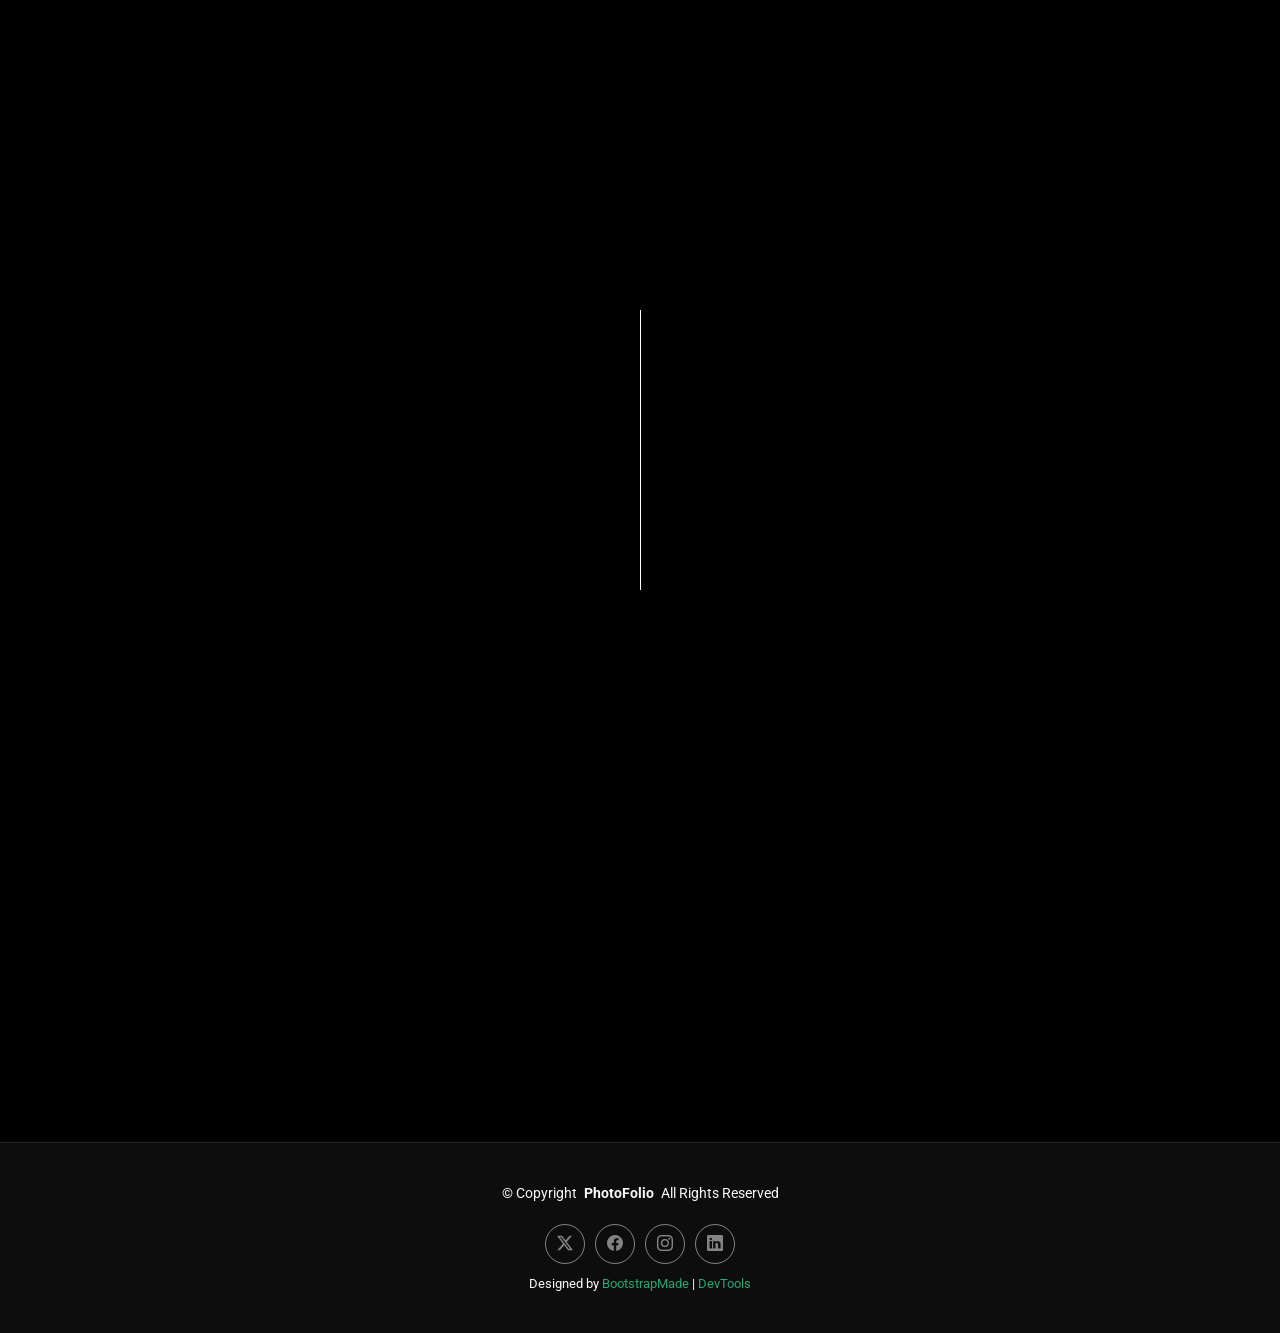
==== index.html @ f42f7e8d "Initial portfolio website" ====
<!DOCTYPE html>
<html lang="en">

<head>
  <meta charset="utf-8">
  <meta content="width=device-width, initial-scale=1.0" name="viewport">
  <title>Index - PhotoFolio Bootstrap Template</title>
  <meta name="description" content="">
  <meta name="keywords" content="">

  <!-- Favicons -->
  <link href="assets/img/favicon.png" rel="icon">
  <link href="assets/img/apple-touch-icon.png" rel="apple-touch-icon">

  <!-- Fonts -->
  <link href="https://fonts.googleapis.com" rel="preconnect">
  <link href="https://fonts.gstatic.com" rel="preconnect" crossorigin>
  <link href="https://fonts.googleapis.com/css2?family=Roboto:ital,wght@0,100;0,300;0,400;0,500;0,700;0,900;1,100;1,300;1,400;1,500;1,700;1,900&family=Inter:wght@100;200;300;400;500;600;700;800;900&family=Cardo:ital,wght@0,400;0,700;1,400;1,700&display=swap" rel="stylesheet">

  <!-- Vendor CSS Files -->
  <link href="assets/vendor/bootstrap/css/bootstrap.min.css" rel="stylesheet">
  <link href="assets/vendor/bootstrap-icons/bootstrap-icons.css" rel="stylesheet">
  <link href="assets/vendor/aos/aos.css" rel="stylesheet">
  <link href="assets/vendor/glightbox/css/glightbox.min.css" rel="stylesheet">
  <link href="assets/vendor/swiper/swiper-bundle.min.css" rel="stylesheet">

  <!-- Main CSS File -->
  <link href="assets/css/main.css" rel="stylesheet">

  <!-- =======================================================
  * Template Name: PhotoFolio
  * Template URL: https://bootstrapmade.com/photofolio-bootstrap-photography-website-template/
  * Updated: Aug 07 2024 with Bootstrap v5.3.3
  * Author: BootstrapMade.com
  * License: https://bootstrapmade.com/license/
  ======================================================== -->
</head>

<body class="index-page">

  <header id="header" class="header d-flex align-items-center sticky-top">
    <div class="container-fluid position-relative d-flex align-items-center justify-content-between">

      <a href="index.html" class="logo d-flex align-items-center me-auto me-xl-0">
        <!-- Uncomment the line below if you also wish to use an image logo -->
        <!-- <img src="assets/img/logo.png" alt=""> -->
        <i class="bi bi-camera"></i>
        <h1 class="sitename">PhotoFolio</h1>
      </a>

      <nav id="navmenu" class="navmenu">
        <ul>
          <li><a href="index.html" class="active">Home<br></a></li>
          <li><a href="about.html">About</a></li>
          <li class="dropdown"><a href="gallery.html"><span>Gallery</span> <i class="bi bi-chevron-down toggle-dropdown"></i></a>
            <ul>
              <li><a href="gallery.html">Nature</a></li>
              <li><a href="gallery.html">People</a></li>
              <li><a href="gallery.html">Architecture</a></li>
              <li><a href="gallery.html">Animals</a></li>
              <li><a href="gallery.html">Sports</a></li>
              <li><a href="gallery.html">Travel</a></li>
              <li class="dropdown"><a href="#"><span>Deep Dropdown</span> <i class="bi bi-chevron-down toggle-dropdown"></i></a>
                <ul>
                  <li><a href="#">Deep Dropdown 1</a></li>
                  <li><a href="#">Deep Dropdown 2</a></li>
                  <li><a href="#">Deep Dropdown 3</a></li>
                  <li><a href="#">Deep Dropdown 4</a></li>
                  <li><a href="#">Deep Dropdown 5</a></li>
                </ul>
              </li>
            </ul>
          </li>
          <li><a href="services.html">Services</a></li>
          <li><a href="contact.html">Contact</a></li>
        </ul>
        <i class="mobile-nav-toggle d-xl-none bi bi-list"></i>
      </nav>

      <div class="header-social-links">
        <a href="#" class="twitter"><i class="bi bi-twitter-x"></i></a>
        <a href="#" class="facebook"><i class="bi bi-facebook"></i></a>
        <a href="#" class="instagram"><i class="bi bi-instagram"></i></a>
        <a href="#" class="linkedin"><i class="bi bi-linkedin"></i></a>
      </div>

    </div>
  </header>

  <main class="main">

    <!-- Hero Section -->
    <section id="hero" class="hero section">

      <div class="container">
        <div class="row justify-content-center">
          <div class="col-lg-6 text-center" data-aos="fade-up" data-aos-delay="100">
            <h2><span>I'm </span><span class="underlight">Jenny Wilson</span> a Professional<span> Photographer from New York City</span></h2>
            <p>Blanditiis praesentium aliquam illum tempore incidunt debitis dolorem magni est deserunt sed qui libero. Qui voluptas amet.</p>
            <a href="contact.html" class="btn-get-started">Available for Hire<br></a>
          </div>
        </div>
      </div>

    </section><!-- /Hero Section -->

    <!-- Gallery Section -->
    <section id="gallery" class="gallery section">

      <div class="container-fluid" data-aos="fade-up" data-aos-delay="100">

        <div class="row gy-4 justify-content-center">

          <div class="col-xl-3 col-lg-4 col-md-6">
            <div class="gallery-item h-100">
              <img src="assets/img/gallery/gallery-1.jpg" class="img-fluid" alt="">
              <div class="gallery-links d-flex align-items-center justify-content-center">
                <a href="assets/img/gallery/gallery-1.jpg" title="Gallery 1" class="glightbox preview-link"><i class="bi bi-arrows-angle-expand"></i></a>
                <a href="gallery-single.html" class="details-link"><i class="bi bi-link-45deg"></i></a>
              </div>
            </div>
          </div><!-- End Gallery Item -->

          <div class="col-xl-3 col-lg-4 col-md-6">
            <div class="gallery-item h-100">
              <img src="assets/img/gallery/gallery-2.jpg" class="img-fluid" alt="">
              <div class="gallery-links d-flex align-items-center justify-content-center">
                <a href="assets/img/gallery/gallery-2.jpg" title="Gallery 2" class="glightbox preview-link"><i class="bi bi-arrows-angle-expand"></i></a>
                <a href="gallery-single.html" class="details-link"><i class="bi bi-link-45deg"></i></a>
              </div>
            </div>
          </div><!-- End Gallery Item -->

          <div class="col-xl-3 col-lg-4 col-md-6">
            <div class="gallery-item h-100">
              <img src="assets/img/gallery/gallery-3.jpg" class="img-fluid" alt="">
              <div class="gallery-links d-flex align-items-center justify-content-center">
                <a href="assets/img/gallery/gallery-3.jpg" title="Gallery 3" class="glightbox preview-link"><i class="bi bi-arrows-angle-expand"></i></a>
                <a href="gallery-single.html" class="details-link"><i class="bi bi-link-45deg"></i></a>
              </div>
            </div>
          </div><!-- End Gallery Item -->

          <div class="col-xl-3 col-lg-4 col-md-6">
            <div class="gallery-item h-100">
              <img src="assets/img/gallery/gallery-4.jpg" class="img-fluid" alt="">
              <div class="gallery-links d-flex align-items-center justify-content-center">
                <a href="assets/img/gallery/gallery-4.jpg" title="Gallery 4" class="glightbox preview-link"><i class="bi bi-arrows-angle-expand"></i></a>
                <a href="gallery-single.html" class="details-link"><i class="bi bi-link-45deg"></i></a>
              </div>
            </div>
          </div><!-- End Gallery Item -->

          <div class="col-xl-3 col-lg-4 col-md-6">
            <div class="gallery-item h-100">
              <img src="assets/img/gallery/gallery-5.jpg" class="img-fluid" alt="">
              <div class="gallery-links d-flex align-items-center justify-content-center">
                <a href="assets/img/gallery/gallery-5.jpg" title="Gallery 5" class="glightbox preview-link"><i class="bi bi-arrows-angle-expand"></i></a>
                <a href="gallery-single.html" class="details-link"><i class="bi bi-link-45deg"></i></a>
              </div>
            </div>
          </div><!-- End Gallery Item -->

          <div class="col-xl-3 col-lg-4 col-md-6">
            <div class="gallery-item h-100">
              <img src="assets/img/gallery/gallery-6.jpg" class="img-fluid" alt="">
              <div class="gallery-links d-flex align-items-center justify-content-center">
                <a href="assets/img/gallery/gallery-6.jpg" title="Gallery 6" class="glightbox preview-link"><i class="bi bi-arrows-angle-expand"></i></a>
                <a href="gallery-single.html" class="details-link"><i class="bi bi-link-45deg"></i></a>
              </div>
            </div>
          </div><!-- End Gallery Item -->

          <div class="col-xl-3 col-lg-4 col-md-6">
            <div class="gallery-item h-100">
              <img src="assets/img/gallery/gallery-7.jpg" class="img-fluid" alt="">
              <div class="gallery-links d-flex align-items-center justify-content-center">
                <a href="assets/img/gallery/gallery-7.jpg" title="Gallery 7" class="glightbox preview-link"><i class="bi bi-arrows-angle-expand"></i></a>
                <a href="gallery-single.html" class="details-link"><i class="bi bi-link-45deg"></i></a>
              </div>
            </div>
          </div><!-- End Gallery Item -->

          <div class="col-xl-3 col-lg-4 col-md-6">
            <div class="gallery-item h-100">
              <img src="assets/img/gallery/gallery-8-2.jpg" class="img-fluid" alt="">
              <div class="gallery-links d-flex align-items-center justify-content-center">
                <a href="assets/img/gallery/gallery-8-2.jpg" title="Gallery 8" class="glightbox preview-link"><i class="bi bi-arrows-angle-expand"></i></a>
                <a href="gallery-single.html" class="details-link"><i class="bi bi-link-45deg"></i></a>
              </div>
            </div>
          </div><!-- End Gallery Item -->

        </div>

      </div>

    </section><!-- /Gallery Section -->

  </main>

  <footer id="footer" class="footer">

    <div class="container">
      <div class="copyright text-center ">
        <p>© <span>Copyright</span> <strong class="px-1 sitename">PhotoFolio</strong> <span>All Rights Reserved</span></p>
      </div>
      <div class="social-links d-flex justify-content-center">
        <a href=""><i class="bi bi-twitter-x"></i></a>
        <a href=""><i class="bi bi-facebook"></i></a>
        <a href=""><i class="bi bi-instagram"></i></a>
        <a href=""><i class="bi bi-linkedin"></i></a>
      </div>
      <div class="credits">
        <!-- All the links in the footer should remain intact. -->
        <!-- You can delete the links only if you've purchased the pro version. -->
        <!-- Licensing information: https://bootstrapmade.com/license/ -->
        <!-- Purchase the pro version with working PHP/AJAX contact form: [buy-url] -->
        Designed by <a href="https://bootstrapmade.com/">BootstrapMade</a> | <a href="https://bootstrapmade.com/tools/">DevTools</a>
      </div>
    </div>

  </footer>

  <!-- Scroll Top -->
  <a href="#" id="scroll-top" class="scroll-top d-flex align-items-center justify-content-center"><i class="bi bi-arrow-up-short"></i></a>

  <!-- Preloader -->
  <div id="preloader">
    <div class="line"></div>
  </div>

  <!-- Vendor JS Files -->
  <script src="assets/vendor/bootstrap/js/bootstrap.bundle.min.js"></script>
  <script src="assets/vendor/php-email-form/validate.js"></script>
  <script src="assets/vendor/aos/aos.js"></script>
  <script src="assets/vendor/glightbox/js/glightbox.min.js"></script>
  <script src="assets/vendor/swiper/swiper-bundle.min.js"></script>

  <!-- Main JS File -->
  <script src="assets/js/main.js"></script>

</body>

</html>
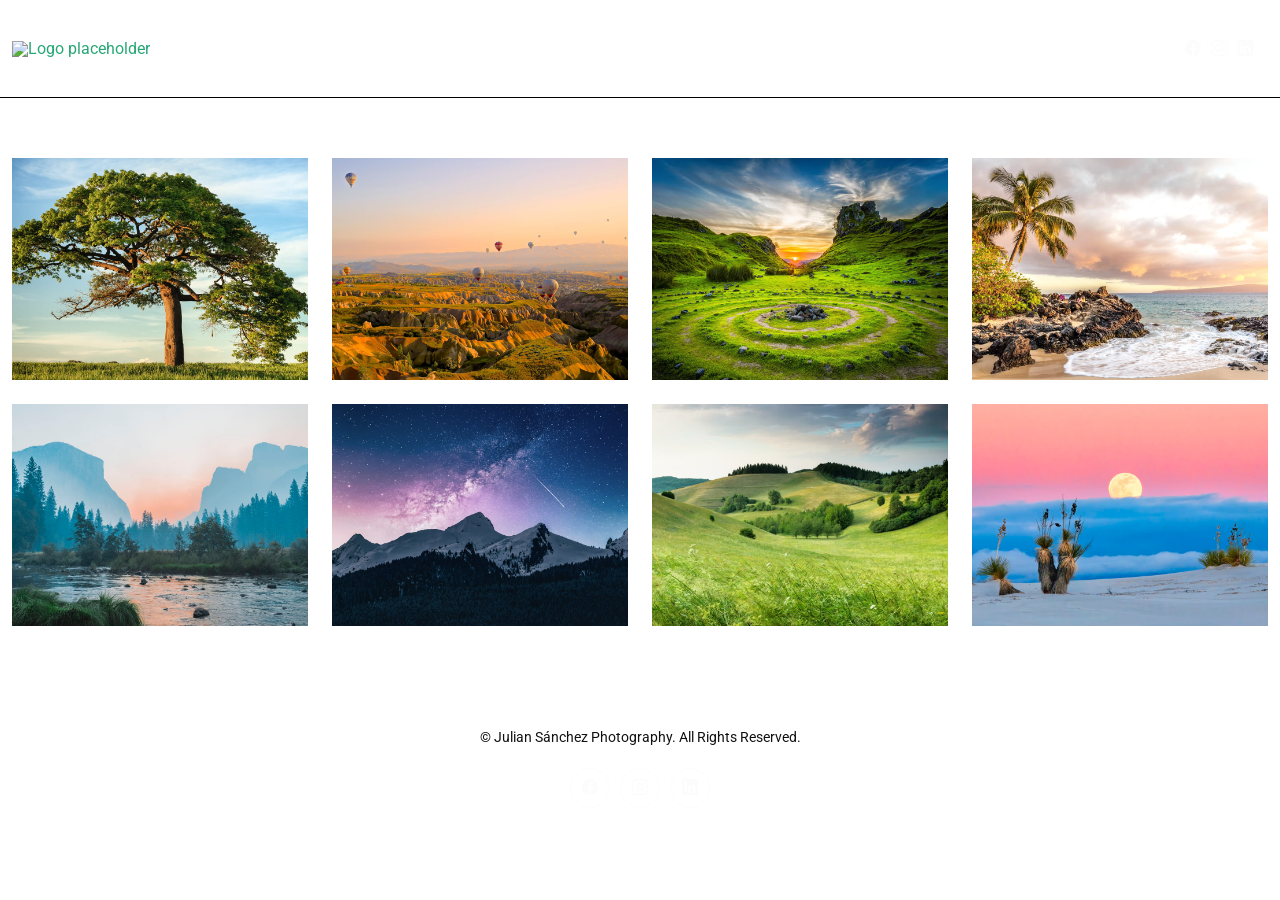
==== commit 03c32ccf: "Clean portfolio layout and branding" ====
--- a/index.html
+++ b/index.html
@@ -4,7 +4,7 @@
 <head>
   <meta charset="utf-8">
   <meta content="width=device-width, initial-scale=1.0" name="viewport">
-  <title>Index - PhotoFolio Bootstrap Template</title>
+  <title>Julian Sánchez Photography</title>
   <meta name="description" content="">
   <meta name="keywords" content="">
 
@@ -27,13 +27,64 @@
   <!-- Main CSS File -->
   <link href="assets/css/main.css" rel="stylesheet">
 
-  <!-- =======================================================
-  * Template Name: PhotoFolio
-  * Template URL: https://bootstrapmade.com/photofolio-bootstrap-photography-website-template/
-  * Updated: Aug 07 2024 with Bootstrap v5.3.3
-  * Author: BootstrapMade.com
-  * License: https://bootstrapmade.com/license/
-  ======================================================== -->
+  <style>
+    body, main, .section, .header, .footer {
+      background: #fff !important;
+      color: #111 !important;
+    }
+    .gallery .gallery-item,
+    .gallery .gallery-item img,
+    .glightbox-container img,
+    .gslide-image img {
+      border-radius: 0 !important;
+      overflow: visible !important;
+    }
+    .gallery .gallery-item {
+      position: relative;
+      overflow: visible !important;
+      padding: 0;
+      margin: 0;
+    }
+    .gallery .gallery-item img {
+      display: block;
+      width: 100% !important;
+      height: auto !important;
+      object-fit: contain !important;
+    }
+    .gallery .gallery-links {
+      position: absolute;
+      inset: 0;
+      display: flex;
+      align-items: center;
+      justify-content: center;
+      background: transparent;
+      pointer-events: none;
+    }
+    .gallery .gallery-links .preview-link {
+      position: absolute;
+      inset: 0;
+      display: block;
+      opacity: 0;
+      pointer-events: auto;
+      z-index: 3;
+    }
+    .gallery .gallery-links .details-link {
+      display: none !important;
+    }
+    .goverlay {
+      background: rgba(0, 0, 0, 0.18) !important;
+    }
+    [data-aos] {
+      opacity: 1 !important;
+      transform: none !important;
+      transition: none !important;
+    }
+    #preloader {
+      display: none !important;
+    }
+  </style>
+
+  <!-- Minimal photography portfolio layout -->
 </head>
 
 <body class="index-page">
@@ -41,44 +92,22 @@
   <header id="header" class="header d-flex align-items-center sticky-top">
     <div class="container-fluid position-relative d-flex align-items-center justify-content-between">
 
-      <a href="index.html" class="logo d-flex align-items-center me-auto me-xl-0">
-        <!-- Uncomment the line below if you also wish to use an image logo -->
-        <!-- <img src="assets/img/logo.png" alt=""> -->
-        <i class="bi bi-camera"></i>
-        <h1 class="sitename">PhotoFolio</h1>
+      <a href="index.html" class="logo d-flex align-items-center me-auto me-xl-0" aria-label="Home">
+        <img src="assets/img/logo.png" alt="Logo placeholder">
       </a>
 
-      <nav id="navmenu" class="navmenu">
+      <nav id="navmenu" class="navmenu ms-auto">
         <ul>
-          <li><a href="index.html" class="active">Home<br></a></li>
-          <li><a href="about.html">About</a></li>
-          <li class="dropdown"><a href="gallery.html"><span>Gallery</span> <i class="bi bi-chevron-down toggle-dropdown"></i></a>
-            <ul>
-              <li><a href="gallery.html">Nature</a></li>
-              <li><a href="gallery.html">People</a></li>
-              <li><a href="gallery.html">Architecture</a></li>
-              <li><a href="gallery.html">Animals</a></li>
-              <li><a href="gallery.html">Sports</a></li>
-              <li><a href="gallery.html">Travel</a></li>
-              <li class="dropdown"><a href="#"><span>Deep Dropdown</span> <i class="bi bi-chevron-down toggle-dropdown"></i></a>
-                <ul>
-                  <li><a href="#">Deep Dropdown 1</a></li>
-                  <li><a href="#">Deep Dropdown 2</a></li>
-                  <li><a href="#">Deep Dropdown 3</a></li>
-                  <li><a href="#">Deep Dropdown 4</a></li>
-                  <li><a href="#">Deep Dropdown 5</a></li>
-                </ul>
-              </li>
-            </ul>
-          </li>
-          <li><a href="services.html">Services</a></li>
-          <li><a href="contact.html">Contact</a></li>
+          <li><a href="index.html" class="active">DOCUMENTARY</a></li>
+          <li><a href="#gallery">PORTRAITS</a></li>
+          <li><a href="#gallery">PRODUCTS</a></li>
+          <li><a href="#gallery">ARCHITECTURE</a></li>
+          <li><a href="contact.html">CONTACT</a></li>
         </ul>
         <i class="mobile-nav-toggle d-xl-none bi bi-list"></i>
       </nav>
 
       <div class="header-social-links">
-        <a href="#" class="twitter"><i class="bi bi-twitter-x"></i></a>
         <a href="#" class="facebook"><i class="bi bi-facebook"></i></a>
         <a href="#" class="instagram"><i class="bi bi-instagram"></i></a>
         <a href="#" class="linkedin"><i class="bi bi-linkedin"></i></a>
@@ -89,21 +118,6 @@
 
   <main class="main">
 
-    <!-- Hero Section -->
-    <section id="hero" class="hero section">
-
-      <div class="container">
-        <div class="row justify-content-center">
-          <div class="col-lg-6 text-center" data-aos="fade-up" data-aos-delay="100">
-            <h2><span>I'm </span><span class="underlight">Jenny Wilson</span> a Professional<span> Photographer from New York City</span></h2>
-            <p>Blanditiis praesentium aliquam illum tempore incidunt debitis dolorem magni est deserunt sed qui libero. Qui voluptas amet.</p>
-            <a href="contact.html" class="btn-get-started">Available for Hire<br></a>
-          </div>
-        </div>
-      </div>
-
-    </section><!-- /Hero Section -->
-
     <!-- Gallery Section -->
     <section id="gallery" class="gallery section">
 
@@ -202,33 +216,20 @@
   <footer id="footer" class="footer">
 
     <div class="container">
-      <div class="copyright text-center ">
-        <p>© <span>Copyright</span> <strong class="px-1 sitename">PhotoFolio</strong> <span>All Rights Reserved</span></p>
+      <div class="copyright text-center">
+        <p>© Julian Sánchez Photography. All Rights Reserved.</p>
       </div>
       <div class="social-links d-flex justify-content-center">
-        <a href=""><i class="bi bi-twitter-x"></i></a>
         <a href=""><i class="bi bi-facebook"></i></a>
         <a href=""><i class="bi bi-instagram"></i></a>
         <a href=""><i class="bi bi-linkedin"></i></a>
       </div>
-      <div class="credits">
-        <!-- All the links in the footer should remain intact. -->
-        <!-- You can delete the links only if you've purchased the pro version. -->
-        <!-- Licensing information: https://bootstrapmade.com/license/ -->
-        <!-- Purchase the pro version with working PHP/AJAX contact form: [buy-url] -->
-        Designed by <a href="https://bootstrapmade.com/">BootstrapMade</a> | <a href="https://bootstrapmade.com/tools/">DevTools</a>
-      </div>
     </div>
 
   </footer>
 
   <!-- Scroll Top -->
   <a href="#" id="scroll-top" class="scroll-top d-flex align-items-center justify-content-center"><i class="bi bi-arrow-up-short"></i></a>
-
-  <!-- Preloader -->
-  <div id="preloader">
-    <div class="line"></div>
-  </div>
 
   <!-- Vendor JS Files -->
   <script src="assets/vendor/bootstrap/js/bootstrap.bundle.min.js"></script>
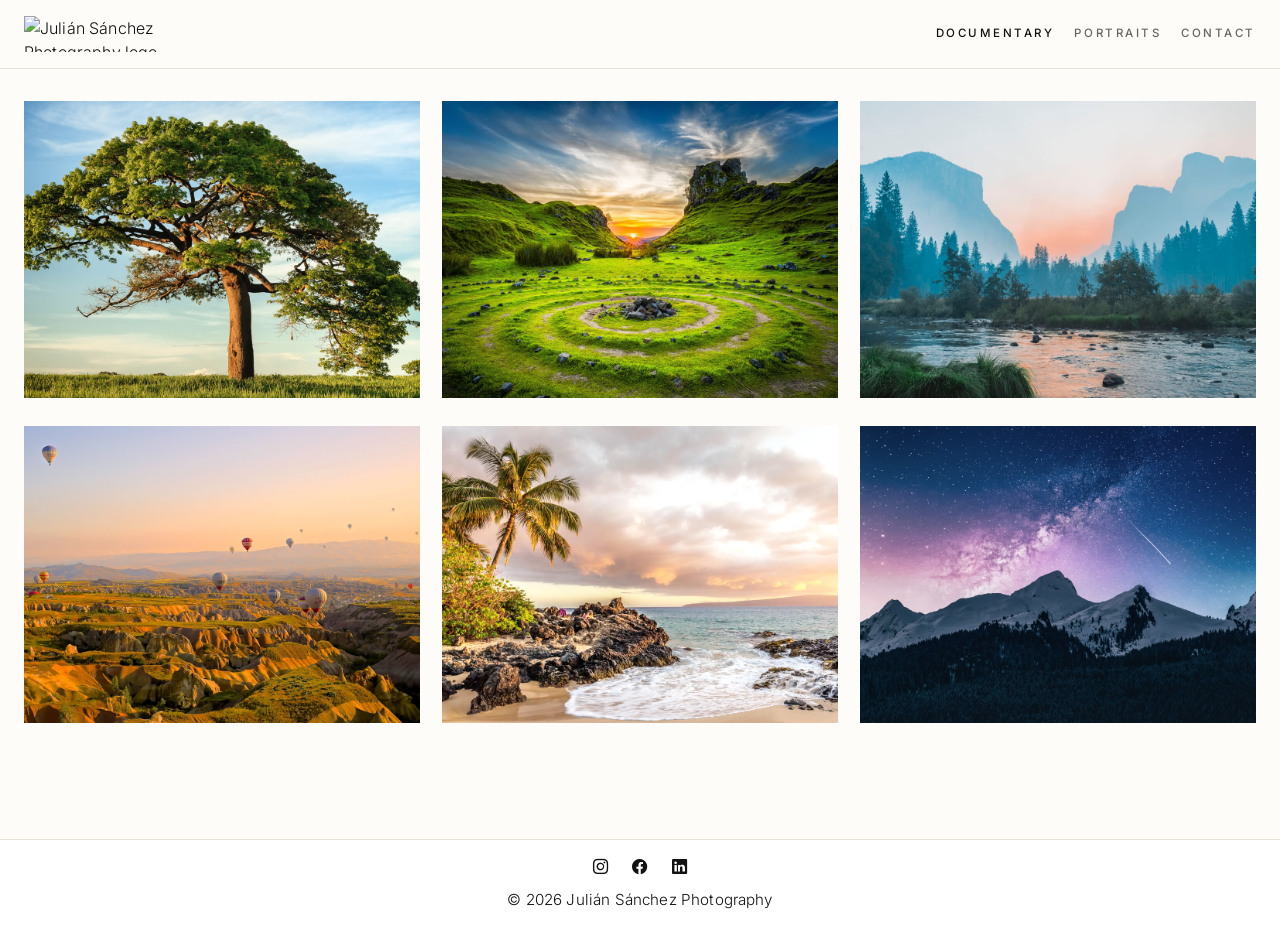
==== commit f1d2a3bf: "Refine responsive navigation and cleanup" ====
--- a/index.html
+++ b/index.html
@@ -1,246 +1,54 @@
 <!DOCTYPE html>
 <html lang="en">
-
 <head>
   <meta charset="utf-8">
-  <meta content="width=device-width, initial-scale=1.0" name="viewport">
-  <title>Julian Sánchez Photography</title>
-  <meta name="description" content="">
-  <meta name="keywords" content="">
-
-  <!-- Favicons -->
-  <link href="assets/img/favicon.png" rel="icon">
-  <link href="assets/img/apple-touch-icon.png" rel="apple-touch-icon">
-
-  <!-- Fonts -->
-  <link href="https://fonts.googleapis.com" rel="preconnect">
-  <link href="https://fonts.gstatic.com" rel="preconnect" crossorigin>
-  <link href="https://fonts.googleapis.com/css2?family=Roboto:ital,wght@0,100;0,300;0,400;0,500;0,700;0,900;1,100;1,300;1,400;1,500;1,700;1,900&family=Inter:wght@100;200;300;400;500;600;700;800;900&family=Cardo:ital,wght@0,400;0,700;1,400;1,700&display=swap" rel="stylesheet">
-
-  <!-- Vendor CSS Files -->
+  <meta name="viewport" content="width=device-width, initial-scale=1.0">
+  <meta name="theme-color" content="#ffffff">
+  <title>Julián Sánchez Photography</title>
+  <meta name="description" content="Documentary, portrait, product and architectural photography by Julián Sánchez.">
+  <link rel="icon" href="assets/img/favicon.png">
+  <link rel="apple-touch-icon" href="assets/img/apple-touch-icon.png">
+  <link rel="preconnect" href="https://fonts.googleapis.com">
+  <link rel="preconnect" href="https://fonts.gstatic.com" crossorigin>
+  <link href="https://fonts.googleapis.com/css2?family=Inter:wght@300;400;500;600&display=swap" rel="stylesheet">
   <link href="assets/vendor/bootstrap/css/bootstrap.min.css" rel="stylesheet">
   <link href="assets/vendor/bootstrap-icons/bootstrap-icons.css" rel="stylesheet">
-  <link href="assets/vendor/aos/aos.css" rel="stylesheet">
   <link href="assets/vendor/glightbox/css/glightbox.min.css" rel="stylesheet">
-  <link href="assets/vendor/swiper/swiper-bundle.min.css" rel="stylesheet">
+  <link href="assets/css/main.css" rel="stylesheet">
+</head>
+<body class="documentary-page" data-page="documentary">
+  <div id="site-header"></div>
 
-  <!-- Main CSS File -->
-  <link href="assets/css/main.css" rel="stylesheet">
-
-  <style>
-    body, main, .section, .header, .footer {
-      background: #fff !important;
-      color: #111 !important;
-    }
-    .gallery .gallery-item,
-    .gallery .gallery-item img,
-    .glightbox-container img,
-    .gslide-image img {
-      border-radius: 0 !important;
-      overflow: visible !important;
-    }
-    .gallery .gallery-item {
-      position: relative;
-      overflow: visible !important;
-      padding: 0;
-      margin: 0;
-    }
-    .gallery .gallery-item img {
-      display: block;
-      width: 100% !important;
-      height: auto !important;
-      object-fit: contain !important;
-    }
-    .gallery .gallery-links {
-      position: absolute;
-      inset: 0;
-      display: flex;
-      align-items: center;
-      justify-content: center;
-      background: transparent;
-      pointer-events: none;
-    }
-    .gallery .gallery-links .preview-link {
-      position: absolute;
-      inset: 0;
-      display: block;
-      opacity: 0;
-      pointer-events: auto;
-      z-index: 3;
-    }
-    .gallery .gallery-links .details-link {
-      display: none !important;
-    }
-    .goverlay {
-      background: rgba(0, 0, 0, 0.18) !important;
-    }
-    [data-aos] {
-      opacity: 1 !important;
-      transform: none !important;
-      transition: none !important;
-    }
-    #preloader {
-      display: none !important;
-    }
-  </style>
-
-  <!-- Minimal photography portfolio layout -->
-</head>
-
-<body class="index-page">
-
-  <header id="header" class="header d-flex align-items-center sticky-top">
-    <div class="container-fluid position-relative d-flex align-items-center justify-content-between">
-
-      <a href="index.html" class="logo d-flex align-items-center me-auto me-xl-0" aria-label="Home">
-        <img src="assets/img/logo.png" alt="Logo placeholder">
-      </a>
-
-      <nav id="navmenu" class="navmenu ms-auto">
-        <ul>
-          <li><a href="index.html" class="active">DOCUMENTARY</a></li>
-          <li><a href="#gallery">PORTRAITS</a></li>
-          <li><a href="#gallery">PRODUCTS</a></li>
-          <li><a href="#gallery">ARCHITECTURE</a></li>
-          <li><a href="contact.html">CONTACT</a></li>
-        </ul>
-        <i class="mobile-nav-toggle d-xl-none bi bi-list"></i>
-      </nav>
-
-      <div class="header-social-links">
-        <a href="#" class="facebook"><i class="bi bi-facebook"></i></a>
-        <a href="#" class="instagram"><i class="bi bi-instagram"></i></a>
-        <a href="#" class="linkedin"><i class="bi bi-linkedin"></i></a>
+  <main class="page-content">
+    <section class="gallery-section">
+      <div class="gallery-shell">
+        <div class="gallery-grid">
+          <a href="assets/img/documentary/gallery-1.jpg" class="gallery-item glightbox" data-gallery="documentary">
+            <img src="assets/img/documentary/gallery-1.jpg" alt="Documentary photograph by Julián Sánchez">
+          </a>
+          <a href="assets/img/documentary/gallery-2.jpg" class="gallery-item glightbox" data-gallery="documentary">
+            <img src="assets/img/documentary/gallery-2.jpg" alt="Documentary photograph by Julián Sánchez">
+          </a>
+          <a href="assets/img/documentary/gallery-3.jpg" class="gallery-item glightbox" data-gallery="documentary">
+            <img src="assets/img/documentary/gallery-3.jpg" alt="Documentary photograph by Julián Sánchez">
+          </a>
+          <a href="assets/img/documentary/gallery-4.jpg" class="gallery-item glightbox" data-gallery="documentary">
+            <img src="assets/img/documentary/gallery-4.jpg" alt="Documentary photograph by Julián Sánchez">
+          </a>
+          <a href="assets/img/documentary/gallery-5.jpg" class="gallery-item glightbox" data-gallery="documentary">
+            <img src="assets/img/documentary/gallery-5.jpg" alt="Documentary photograph by Julián Sánchez">
+          </a>
+          <a href="assets/img/documentary/gallery-6.jpg" class="gallery-item glightbox" data-gallery="documentary">
+            <img src="assets/img/documentary/gallery-6.jpg" alt="Documentary photograph by Julián Sánchez">
+          </a>
+        </div>
       </div>
-
-    </div>
-  </header>
-
-  <main class="main">
-
-    <!-- Gallery Section -->
-    <section id="gallery" class="gallery section">
-
-      <div class="container-fluid" data-aos="fade-up" data-aos-delay="100">
-
-        <div class="row gy-4 justify-content-center">
-
-          <div class="col-xl-3 col-lg-4 col-md-6">
-            <div class="gallery-item h-100">
-              <img src="assets/img/gallery/gallery-1.jpg" class="img-fluid" alt="">
-              <div class="gallery-links d-flex align-items-center justify-content-center">
-                <a href="assets/img/gallery/gallery-1.jpg" title="Gallery 1" class="glightbox preview-link"><i class="bi bi-arrows-angle-expand"></i></a>
-                <a href="gallery-single.html" class="details-link"><i class="bi bi-link-45deg"></i></a>
-              </div>
-            </div>
-          </div><!-- End Gallery Item -->
-
-          <div class="col-xl-3 col-lg-4 col-md-6">
-            <div class="gallery-item h-100">
-              <img src="assets/img/gallery/gallery-2.jpg" class="img-fluid" alt="">
-              <div class="gallery-links d-flex align-items-center justify-content-center">
-                <a href="assets/img/gallery/gallery-2.jpg" title="Gallery 2" class="glightbox preview-link"><i class="bi bi-arrows-angle-expand"></i></a>
-                <a href="gallery-single.html" class="details-link"><i class="bi bi-link-45deg"></i></a>
-              </div>
-            </div>
-          </div><!-- End Gallery Item -->
-
-          <div class="col-xl-3 col-lg-4 col-md-6">
-            <div class="gallery-item h-100">
-              <img src="assets/img/gallery/gallery-3.jpg" class="img-fluid" alt="">
-              <div class="gallery-links d-flex align-items-center justify-content-center">
-                <a href="assets/img/gallery/gallery-3.jpg" title="Gallery 3" class="glightbox preview-link"><i class="bi bi-arrows-angle-expand"></i></a>
-                <a href="gallery-single.html" class="details-link"><i class="bi bi-link-45deg"></i></a>
-              </div>
-            </div>
-          </div><!-- End Gallery Item -->
-
-          <div class="col-xl-3 col-lg-4 col-md-6">
-            <div class="gallery-item h-100">
-              <img src="assets/img/gallery/gallery-4.jpg" class="img-fluid" alt="">
-              <div class="gallery-links d-flex align-items-center justify-content-center">
-                <a href="assets/img/gallery/gallery-4.jpg" title="Gallery 4" class="glightbox preview-link"><i class="bi bi-arrows-angle-expand"></i></a>
-                <a href="gallery-single.html" class="details-link"><i class="bi bi-link-45deg"></i></a>
-              </div>
-            </div>
-          </div><!-- End Gallery Item -->
-
-          <div class="col-xl-3 col-lg-4 col-md-6">
-            <div class="gallery-item h-100">
-              <img src="assets/img/gallery/gallery-5.jpg" class="img-fluid" alt="">
-              <div class="gallery-links d-flex align-items-center justify-content-center">
-                <a href="assets/img/gallery/gallery-5.jpg" title="Gallery 5" class="glightbox preview-link"><i class="bi bi-arrows-angle-expand"></i></a>
-                <a href="gallery-single.html" class="details-link"><i class="bi bi-link-45deg"></i></a>
-              </div>
-            </div>
-          </div><!-- End Gallery Item -->
-
-          <div class="col-xl-3 col-lg-4 col-md-6">
-            <div class="gallery-item h-100">
-              <img src="assets/img/gallery/gallery-6.jpg" class="img-fluid" alt="">
-              <div class="gallery-links d-flex align-items-center justify-content-center">
-                <a href="assets/img/gallery/gallery-6.jpg" title="Gallery 6" class="glightbox preview-link"><i class="bi bi-arrows-angle-expand"></i></a>
-                <a href="gallery-single.html" class="details-link"><i class="bi bi-link-45deg"></i></a>
-              </div>
-            </div>
-          </div><!-- End Gallery Item -->
-
-          <div class="col-xl-3 col-lg-4 col-md-6">
-            <div class="gallery-item h-100">
-              <img src="assets/img/gallery/gallery-7.jpg" class="img-fluid" alt="">
-              <div class="gallery-links d-flex align-items-center justify-content-center">
-                <a href="assets/img/gallery/gallery-7.jpg" title="Gallery 7" class="glightbox preview-link"><i class="bi bi-arrows-angle-expand"></i></a>
-                <a href="gallery-single.html" class="details-link"><i class="bi bi-link-45deg"></i></a>
-              </div>
-            </div>
-          </div><!-- End Gallery Item -->
-
-          <div class="col-xl-3 col-lg-4 col-md-6">
-            <div class="gallery-item h-100">
-              <img src="assets/img/gallery/gallery-8-2.jpg" class="img-fluid" alt="">
-              <div class="gallery-links d-flex align-items-center justify-content-center">
-                <a href="assets/img/gallery/gallery-8-2.jpg" title="Gallery 8" class="glightbox preview-link"><i class="bi bi-arrows-angle-expand"></i></a>
-                <a href="gallery-single.html" class="details-link"><i class="bi bi-link-45deg"></i></a>
-              </div>
-            </div>
-          </div><!-- End Gallery Item -->
-
-        </div>
-
-      </div>
-
-    </section><!-- /Gallery Section -->
-
+    </section>
   </main>
 
-  <footer id="footer" class="footer">
+  <div id="site-footer"></div>
 
-    <div class="container">
-      <div class="copyright text-center">
-        <p>© Julian Sánchez Photography. All Rights Reserved.</p>
-      </div>
-      <div class="social-links d-flex justify-content-center">
-        <a href=""><i class="bi bi-facebook"></i></a>
-        <a href=""><i class="bi bi-instagram"></i></a>
-        <a href=""><i class="bi bi-linkedin"></i></a>
-      </div>
-    </div>
-
-  </footer>
-
-  <!-- Scroll Top -->
-  <a href="#" id="scroll-top" class="scroll-top d-flex align-items-center justify-content-center"><i class="bi bi-arrow-up-short"></i></a>
-
-  <!-- Vendor JS Files -->
-  <script src="assets/vendor/bootstrap/js/bootstrap.bundle.min.js"></script>
-  <script src="assets/vendor/php-email-form/validate.js"></script>
-  <script src="assets/vendor/aos/aos.js"></script>
   <script src="assets/vendor/glightbox/js/glightbox.min.js"></script>
-  <script src="assets/vendor/swiper/swiper-bundle.min.js"></script>
-
-  <!-- Main JS File -->
   <script src="assets/js/main.js"></script>
-
 </body>
-
 </html>
--- a/assets/css/main.css
+++ b/assets/css/main.css
@@ -0,0 +1,629 @@
+:root {
+  --bg: #fdfcf8;
+  --text: #121212;
+  --muted: #666666;
+  --border: #e7e1d8;
+  --font: "Inter", system-ui, -apple-system, BlinkMacSystemFont, "Segoe UI", sans-serif;
+}
+
+* {
+  box-sizing: border-box;
+}
+
+html {
+  scroll-behavior: auto;
+}
+
+body {
+  margin: 0;
+  background: var(--bg);
+  color: var(--text);
+  font-family: var(--font);
+  font-weight: 300;
+  line-height: 1.5;
+  letter-spacing: 0.01em;
+  -webkit-font-smoothing: antialiased;
+}
+
+a {
+  color: var(--text);
+  text-decoration: none;
+}
+
+a:hover {
+  color: var(--text);
+}
+
+img {
+  max-width: 100%;
+  display: block;
+}
+
+::selection {
+  background: rgba(18, 18, 18, 0.12);
+}
+
+.site-header {
+  position: sticky;
+  top: 0;
+  z-index: 1000;
+  background: rgba(253, 252, 248, 0.92);
+  backdrop-filter: blur(12px);
+  border-bottom: 1px solid var(--border);
+}
+
+.header-inner,
+.footer-inner,
+.gallery-shell {
+  max-width: 1500px;
+  margin: 0 auto;
+  padding: 16px 24px;
+}
+
+.header-inner {
+  display: flex;
+  align-items: center;
+  justify-content: space-between;
+  gap: 16px;
+  min-height: 68px;
+}
+
+.logo img {
+  height: 36px;
+  width: auto;
+}
+
+.navbar-toggler {
+  display: none;
+  border: 0;
+  background: transparent;
+  padding: 0;
+  color: var(--text);
+}
+
+.navbar-toggler-icon {
+  width: 20px;
+  height: 16px;
+  background-image: url("data:image/svg+xml,%3csvg xmlns='http://www.w3.org/2000/svg' viewBox='0 0 30 30'%3e%3cpath stroke='rgba(17, 17, 17, 1)' stroke-linecap='round' stroke-miterlimit='10' stroke-width='2' d='M4 7h22M4 15h22M4 23h22'/%3e%3c/svg%3e");
+  background-repeat: no-repeat;
+  background-size: 100% 100%;
+}
+
+.site-nav {
+  display: flex;
+  flex-wrap: wrap;
+  gap: 12px 20px;
+  justify-content: flex-end;
+}
+
+.site-nav a {
+  font-size: 0.72rem;
+  letter-spacing: 0.22em;
+  text-transform: uppercase;
+  font-weight: 500;
+  color: var(--muted);
+  transition: color 0.2s ease;
+}
+
+.site-nav a:hover,
+.site-nav a.active {
+  color: var(--text);
+}
+
+.page-content {
+  min-height: calc(100vh - 180px);
+}
+
+.gallery-section {
+  padding: 16px 0 72px;
+}
+
+.gallery-grid {
+  column-count: 3;
+  column-gap: 22px;
+}
+
+.gallery-item {
+  display: inline-block;
+  width: 100%;
+  margin: 0 0 22px;
+  break-inside: avoid;
+}
+
+.gallery-item img {
+  width: 100%;
+  height: auto;
+  display: block;
+  border-radius: 0;
+  box-shadow: none;
+}
+
+.gallery-item:hover img {
+  filter: none;
+}
+
+.site-footer {
+  background: #ffffff;
+  border-top: 1px solid var(--border);
+}
+
+.footer-inner {
+  display: flex;
+  flex-direction: column;
+  align-items: center;
+  justify-content: center;
+  gap: 10px;
+  color: var(--text);
+  font-size: 0.95rem;
+  text-align: center;
+}
+
+.footer-links {
+  display: flex;
+  flex-wrap: wrap;
+  justify-content: center;
+  align-items: center;
+  gap: 24px;
+}
+
+.footer-links a {
+  color: var(--text);
+  display: inline-flex;
+  align-items: center;
+  justify-content: center;
+}
+
+.footer-links a:hover {
+  color: var(--text);
+  opacity: 0.7;
+}
+
+.contact-page-content {
+  display: flex;
+  align-items: center;
+  justify-content: center;
+  padding: 56px 24px 96px;
+}
+
+.contact-shell {
+  max-width: 460px;
+  width: 100%;
+  text-align: center;
+}
+
+.contact-logo img {
+  height: 54px;
+  margin: 0 auto 24px;
+}
+
+.contact-links {
+  display: flex;
+  flex-direction: column;
+  gap: 10px;
+}
+
+.contact-links a {
+  color: var(--text);
+  font-size: 1rem;
+  padding: 6px 0;
+}
+
+.contact-links a:hover {
+  opacity: 0.72;
+}
+
+.goverlay {
+  background: rgba(18, 18, 18, 0.82) !important;
+}
+
+.gslide-image img {
+  max-height: 92vh;
+  width: auto;
+  margin: 0 auto;
+}
+
+@media (max-width: 900px) {
+  .gallery-grid {
+    column-count: 2;
+  }
+}
+
+@media (max-width: 991.98px) {
+  .navbar-toggler {
+    display: inline-flex;
+  }
+
+  .navbar-collapse {
+    width: 100%;
+  }
+
+  .navbar-collapse .site-nav {
+    display: none;
+    flex-direction: column;
+    align-items: flex-start;
+    gap: 12px;
+    padding-top: 10px;
+  }
+
+  .navbar-collapse.show .site-nav {
+    display: flex;
+  }
+}
+
+@media (max-width: 640px) {
+  .gallery-grid {
+    column-count: 1;
+  }
+  .header-inner,
+  .footer-inner,
+  .gallery-shell {
+    padding-left: 16px;
+    padding-right: 16px;
+  }
+  .header-inner {
+    min-height: 64px;
+  }
+  .site-nav {
+    gap: 10px 14px;
+  }
+  .contact-page-content {
+    padding-top: 28px;
+  }
+}
+
+@media (min-width: 992px) {
+  .navbar-collapse {
+    display: block !important;
+  }
+}
+
+  height: 48px;
+}
+
+.gallery-details .swiper-button-prev:after,
+.gallery-details .swiper-button-next:after {
+  color: rgba(255, 255, 255, 0.8);
+  background-color: rgba(0, 0, 0, 0.15);
+  font-size: 24px;
+  border-radius: 50%;
+  width: 48px;
+  height: 48px;
+  display: flex;
+  align-items: center;
+  justify-content: center;
+  transition: 0.3s;
+}
+
+.gallery-details .swiper-button-prev:hover:after,
+.gallery-details .swiper-button-next:hover:after {
+  background-color: rgba(0, 0, 0, 0.3);
+}
+
+@media (max-width: 575px) {
+
+  .gallery-details .swiper-button-prev,
+  .gallery-details .swiper-button-next {
+    display: none;
+  }
+}
+
+.gallery-details .swiper-pagination {
+  margin-top: 20px;
+  position: relative;
+}
+
+.gallery-details .swiper-pagination .swiper-pagination-bullet {
+  width: 10px;
+  height: 10px;
+  background-color: color-mix(in srgb, var(--default-color), transparent 85%);
+  opacity: 1;
+}
+
+.gallery-details .swiper-pagination .swiper-pagination-bullet-active {
+  background-color: var(--accent-color);
+}
+
+.gallery-details .portfolio-info h3 {
+  font-size: 22px;
+  font-weight: 700;
+  margin-bottom: 20px;
+  padding-bottom: 20px;
+  position: relative;
+}
+
+.gallery-details .portfolio-info h3:after {
+  content: "";
+  position: absolute;
+  display: block;
+  width: 50px;
+  height: 3px;
+  background: var(--accent-color);
+  left: 0;
+  bottom: 0;
+}
+
+.gallery-details .portfolio-info ul {
+  list-style: none;
+  padding: 0;
+  font-size: 15px;
+}
+
+.gallery-details .portfolio-info ul li {
+  display: flex;
+  flex-direction: column;
+  padding-bottom: 15px;
+}
+
+.gallery-details .portfolio-info ul strong {
+  text-transform: uppercase;
+  font-weight: 400;
+  color: color-mix(in srgb, var(--default-color), transparent 50%);
+  font-size: 14px;
+}
+
+.gallery-details .portfolio-info .btn-visit {
+  padding: 8px 40px;
+  background: var(--accent-color);
+  color: var(--contrast-color);
+  border-radius: 50px;
+  transition: 0.3s;
+}
+
+.gallery-details .portfolio-info .btn-visit:hover {
+  background: color-mix(in srgb, var(--accent-color), transparent 20%);
+}
+
+.gallery-details .portfolio-description h2 {
+  font-size: 26px;
+  font-weight: 700;
+  margin-bottom: 20px;
+}
+
+.gallery-details .portfolio-description p {
+  padding: 0;
+}
+
+.gallery-details .portfolio-description .testimonial-item {
+  padding: 30px 30px 0 30px;
+  position: relative;
+  background: color-mix(in srgb, var(--default-color), transparent 97%);
+  margin-bottom: 50px;
+}
+
+.gallery-details .portfolio-description .testimonial-item .testimonial-img {
+  width: 90px;
+  border-radius: 50px;
+  border: 6px solid var(--background-color);
+  float: left;
+  margin: 0 10px 0 0;
+}
+
+.gallery-details .portfolio-description .testimonial-item h3 {
+  font-size: 18px;
+  font-weight: bold;
+  margin: 15px 0 5px 0;
+  padding-top: 20px;
+}
+
+.gallery-details .portfolio-description .testimonial-item h4 {
+  font-size: 14px;
+  color: #6c757d;
+  margin: 0;
+}
+
+.gallery-details .portfolio-description .testimonial-item .quote-icon-left,
+.gallery-details .portfolio-description .testimonial-item .quote-icon-right {
+  color: color-mix(in srgb, var(--accent-color), transparent 50%);
+  font-size: 26px;
+  line-height: 0;
+}
+
+.gallery-details .portfolio-description .testimonial-item .quote-icon-left {
+  display: inline-block;
+  left: -5px;
+  position: relative;
+}
+
+.gallery-details .portfolio-description .testimonial-item .quote-icon-right {
+  display: inline-block;
+  right: -5px;
+  position: relative;
+  top: 10px;
+  transform: scale(-1, -1);
+}
+
+.gallery-details .portfolio-description .testimonial-item p {
+  font-style: italic;
+  margin: 0 0 15px 0 0 0;
+  padding: 0;
+}
+
+/*--------------------------------------------------------------
+# Services Section
+--------------------------------------------------------------*/
+.services .service-item {
+  background-color: var(--surface-color);
+  padding: 50px 30px;
+  transition: all 0.3s ease-in-out;
+  height: 100%;
+  position: relative;
+  z-index: 1;
+}
+
+.services .service-item:before {
+  content: "";
+  position: absolute;
+  background: var(--accent-color);
+  inset: 100% 0 0 0;
+  transition: all 0.3s;
+  z-index: -1;
+}
+
+.services .service-item .icon {
+  margin-bottom: 15px;
+}
+
+.services .service-item .icon i {
+  color: var(--default-color);
+  background-color: var(--accent-color);
+  font-size: 24px;
+  width: 56px;
+  height: 56px;
+  display: flex;
+  align-items: center;
+  justify-content: center;
+  border-radius: 50%;
+  transition: ease-in-out 0.3s;
+}
+
+.services .service-item h4 {
+  font-weight: 700;
+  margin-bottom: 15px;
+  font-size: 20px;
+  font-family: var(--default-font);
+}
+
+.services .service-item h4 a {
+  color: var(--heading-color);
+  transition: ease-in-out 0.3s;
+}
+
+.services .service-item p {
+  line-height: 24px;
+  font-size: 14px;
+  margin-bottom: 0;
+  transition: ease-in-out 0.3s;
+}
+
+.services .service-item:hover h4 a,
+.services .service-item:hover p {
+  color: var(--default-color);
+}
+
+.services .service-item:hover i {
+  color: var(--accent-color);
+  background-color: var(--default-color);
+}
+
+.services .service-item:hover:before {
+  background: var(--accent-color);
+  inset: 0;
+  border-radius: 0px;
+}
+
+/*--------------------------------------------------------------
+# Pricing Section
+--------------------------------------------------------------*/
+.pricing .pricing-item {
+  border-bottom: 1px dashed color-mix(in srgb, var(--default-color), transparent 60%);
+  width: 100%;
+  height: 100%;
+  padding: 0 0 15px 0;
+}
+
+.pricing .pricing-item h3 {
+  margin: 0;
+  font-size: 20px;
+  font-weight: 600;
+}
+
+.pricing .pricing-item h4 {
+  margin: 0;
+  font-size: 18px;
+  color: var(--accent-color);
+}
+
+/*--------------------------------------------------------------
+# Contact Section
+--------------------------------------------------------------*/
+.contact .info-wrap {
+  margin-bottom: 30px;
+}
+
+.contact .info-item i {
+  font-size: 20px;
+  color: var(--accent-color);
+  width: 56px;
+  height: 56px;
+  display: flex;
+  justify-content: center;
+  align-items: center;
+  transition: all 0.3s ease-in-out;
+  border-radius: 50%;
+  border: 1px solid color-mix(in srgb, var(--accent-color), transparent 40%);
+  margin-right: 15px;
+}
+
+.contact .info-item h3 {
+  font-size: 18px;
+  font-weight: 700;
+  margin: 0 0 5px 0;
+  font-family: var(--default-font);
+}
+
+.contact .info-item p {
+  padding: 0;
+  margin-bottom: 0;
+  font-size: 14px;
+}
+
+.contact .info-item:hover i {
+  background: var(--accent-color);
+  color: var(--contrast-color);
+}
+
+@media (max-width: 575px) {
+  .contact .php-email-form {
+    padding: 20px;
+  }
+}
+
+.contact .php-email-form input[type=text],
+.contact .php-email-form input[type=email],
+.contact .php-email-form textarea {
+  font-size: 14px;
+  padding: 10px 15px;
+  box-shadow: none;
+  border-radius: 0;
+  color: var(--default-color);
+  background-color: var(--surface-color);
+  border-color: color-mix(in srgb, var(--default-color), transparent 80%);
+}
+
+.contact .php-email-form input[type=text]:focus,
+.contact .php-email-form input[type=email]:focus,
+.contact .php-email-form textarea:focus {
+  border-color: var(--accent-color);
+}
+
+.contact .php-email-form input[type=text]::placeholder,
+.contact .php-email-form input[type=email]::placeholder,
+.contact .php-email-form textarea::placeholder {
+  color: color-mix(in srgb, var(--default-color), transparent 70%);
+}
+
+.contact .php-email-form button[type=submit] {
+  color: var(--default-color);
+  background: var(--accent-color);
+  font-weight: 400;
+  font-size: 14px;
+  display: inline-block;
+  margin-top: 20px;
+  padding: 14px 40px;
+  border: 0;
+  border-radius: 4px;
+  transition: 0.5s;
+  text-transform: uppercase;
+  letter-spacing: 1px;
+}
+
+.contact .php-email-form button[type=submit]:hover {
+  background-color: color-mix(in srgb, var(--accent-color) 90%, white 10%);
+}
+
+/*--------------------------------------------------------------
+# Starter Section Section
+--------------------------------------------------------------*/
+.starter-section {
+  /* Add your styles here */
+}
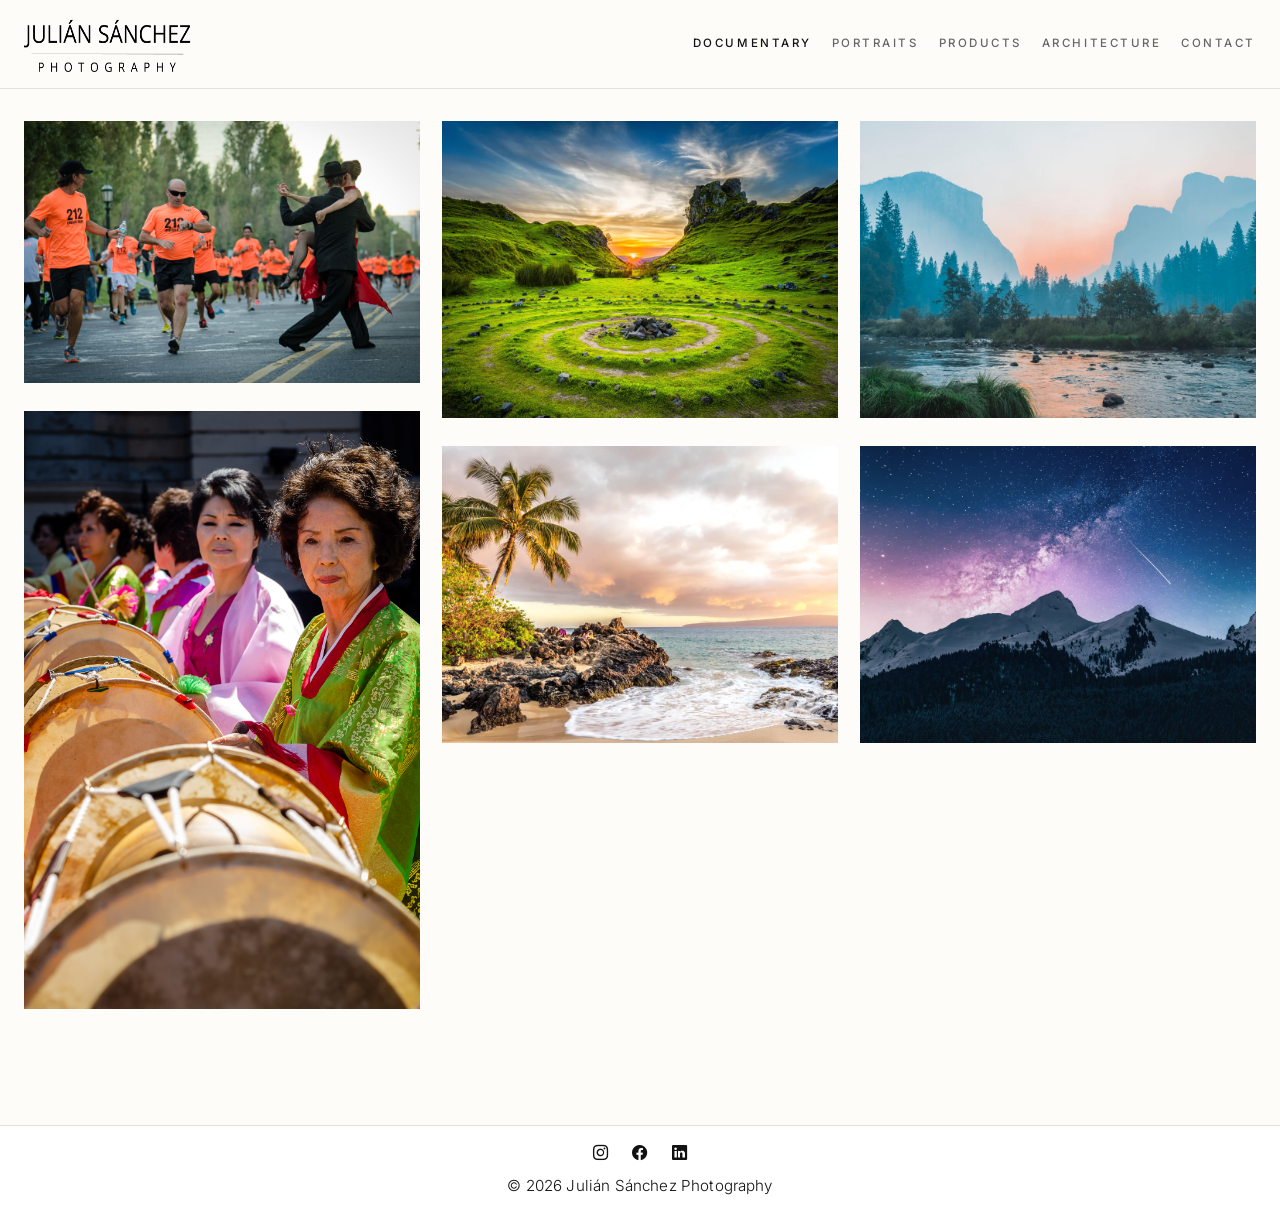
==== commit ab5bf2bd: "Update portfolio assets and gallery references" ====
--- a/index.html
+++ b/index.html
@@ -23,23 +23,23 @@
     <section class="gallery-section">
       <div class="gallery-shell">
         <div class="gallery-grid">
-          <a href="assets/img/documentary/gallery-1.jpg" class="gallery-item glightbox" data-gallery="documentary">
-            <img src="assets/img/documentary/gallery-1.jpg" alt="Documentary photograph by Julián Sánchez">
+          <a href="assets/img/documentary/julian-sanchez-photography-documentary-01.jpg" class="gallery-item glightbox" data-gallery="documentary">
+            <img src="assets/img/documentary/julian-sanchez-photography-documentary-01.jpg" alt="Documentary photograph by Julián Sánchez">
           </a>
-          <a href="assets/img/documentary/gallery-2.jpg" class="gallery-item glightbox" data-gallery="documentary">
-            <img src="assets/img/documentary/gallery-2.jpg" alt="Documentary photograph by Julián Sánchez">
+          <a href="assets/img/documentary/julian-sanchez-photography-documentary-02.jpg" class="gallery-item glightbox" data-gallery="documentary">
+            <img src="assets/img/documentary/julian-sanchez-photography-documentary-02.jpg" alt="Documentary photograph by Julián Sánchez">
           </a>
-          <a href="assets/img/documentary/gallery-3.jpg" class="gallery-item glightbox" data-gallery="documentary">
-            <img src="assets/img/documentary/gallery-3.jpg" alt="Documentary photograph by Julián Sánchez">
+          <a href="assets/img/documentary/julian-sanchez-photography-documentary-03.jpg" class="gallery-item glightbox" data-gallery="documentary">
+            <img src="assets/img/documentary/julian-sanchez-photography-documentary-03.jpg" alt="Documentary photograph by Julián Sánchez">
           </a>
-          <a href="assets/img/documentary/gallery-4.jpg" class="gallery-item glightbox" data-gallery="documentary">
-            <img src="assets/img/documentary/gallery-4.jpg" alt="Documentary photograph by Julián Sánchez">
+          <a href="assets/img/documentary/julian-sanchez-photography-documentary-04.jpg" class="gallery-item glightbox" data-gallery="documentary">
+            <img src="assets/img/documentary/julian-sanchez-photography-documentary-04.jpg" alt="Documentary photograph by Julián Sánchez">
           </a>
-          <a href="assets/img/documentary/gallery-5.jpg" class="gallery-item glightbox" data-gallery="documentary">
-            <img src="assets/img/documentary/gallery-5.jpg" alt="Documentary photograph by Julián Sánchez">
+          <a href="assets/img/documentary/julian-sanchez-photography-documentary-05.jpg" class="gallery-item glightbox" data-gallery="documentary">
+            <img src="assets/img/documentary/julian-sanchez-photography-documentary-05.jpg" alt="Documentary photograph by Julián Sánchez">
           </a>
-          <a href="assets/img/documentary/gallery-6.jpg" class="gallery-item glightbox" data-gallery="documentary">
-            <img src="assets/img/documentary/gallery-6.jpg" alt="Documentary photograph by Julián Sánchez">
+          <a href="assets/img/documentary/julian-sanchez-photography-documentary-06.jpg" class="gallery-item glightbox" data-gallery="documentary">
+            <img src="assets/img/documentary/julian-sanchez-photography-documentary-06.jpg" alt="Documentary photograph by Julián Sánchez">
           </a>
         </div>
       </div>
--- a/assets/css/main.css
+++ b/assets/css/main.css
@@ -69,7 +69,7 @@
 }
 
 .logo img {
-  height: 36px;
+  height: 56px;
   width: auto;
 }
 
@@ -231,22 +231,40 @@
 @media (max-width: 991.98px) {
   .navbar-toggler {
     display: inline-flex;
+    position: relative;
+    z-index: 1002;
+  }
+
+  .header-inner {
+    position: relative;
   }
 
   .navbar-collapse {
-    width: 100%;
+    position: absolute;
+    top: 100%;
+    right: 0;
+    left: auto;
+    z-index: 1001;
+    margin-top: 0;
+    background: #ffffff;
+    border: 1px solid var(--border);
+    border-top: 0;
+    min-width: 180px;
+    padding: 12px 16px;
   }
 
   .navbar-collapse .site-nav {
-    display: none;
+    display: flex;
     flex-direction: column;
     align-items: flex-start;
-    gap: 12px;
-    padding-top: 10px;
-  }
-
-  .navbar-collapse.show .site-nav {
-    display: flex;
+    gap: 10px;
+    padding-top: 0;
+  }
+
+  .navbar-collapse .site-nav a {
+    display: block;
+    width: 100%;
+    padding: 2px 0;
   }
 }
 
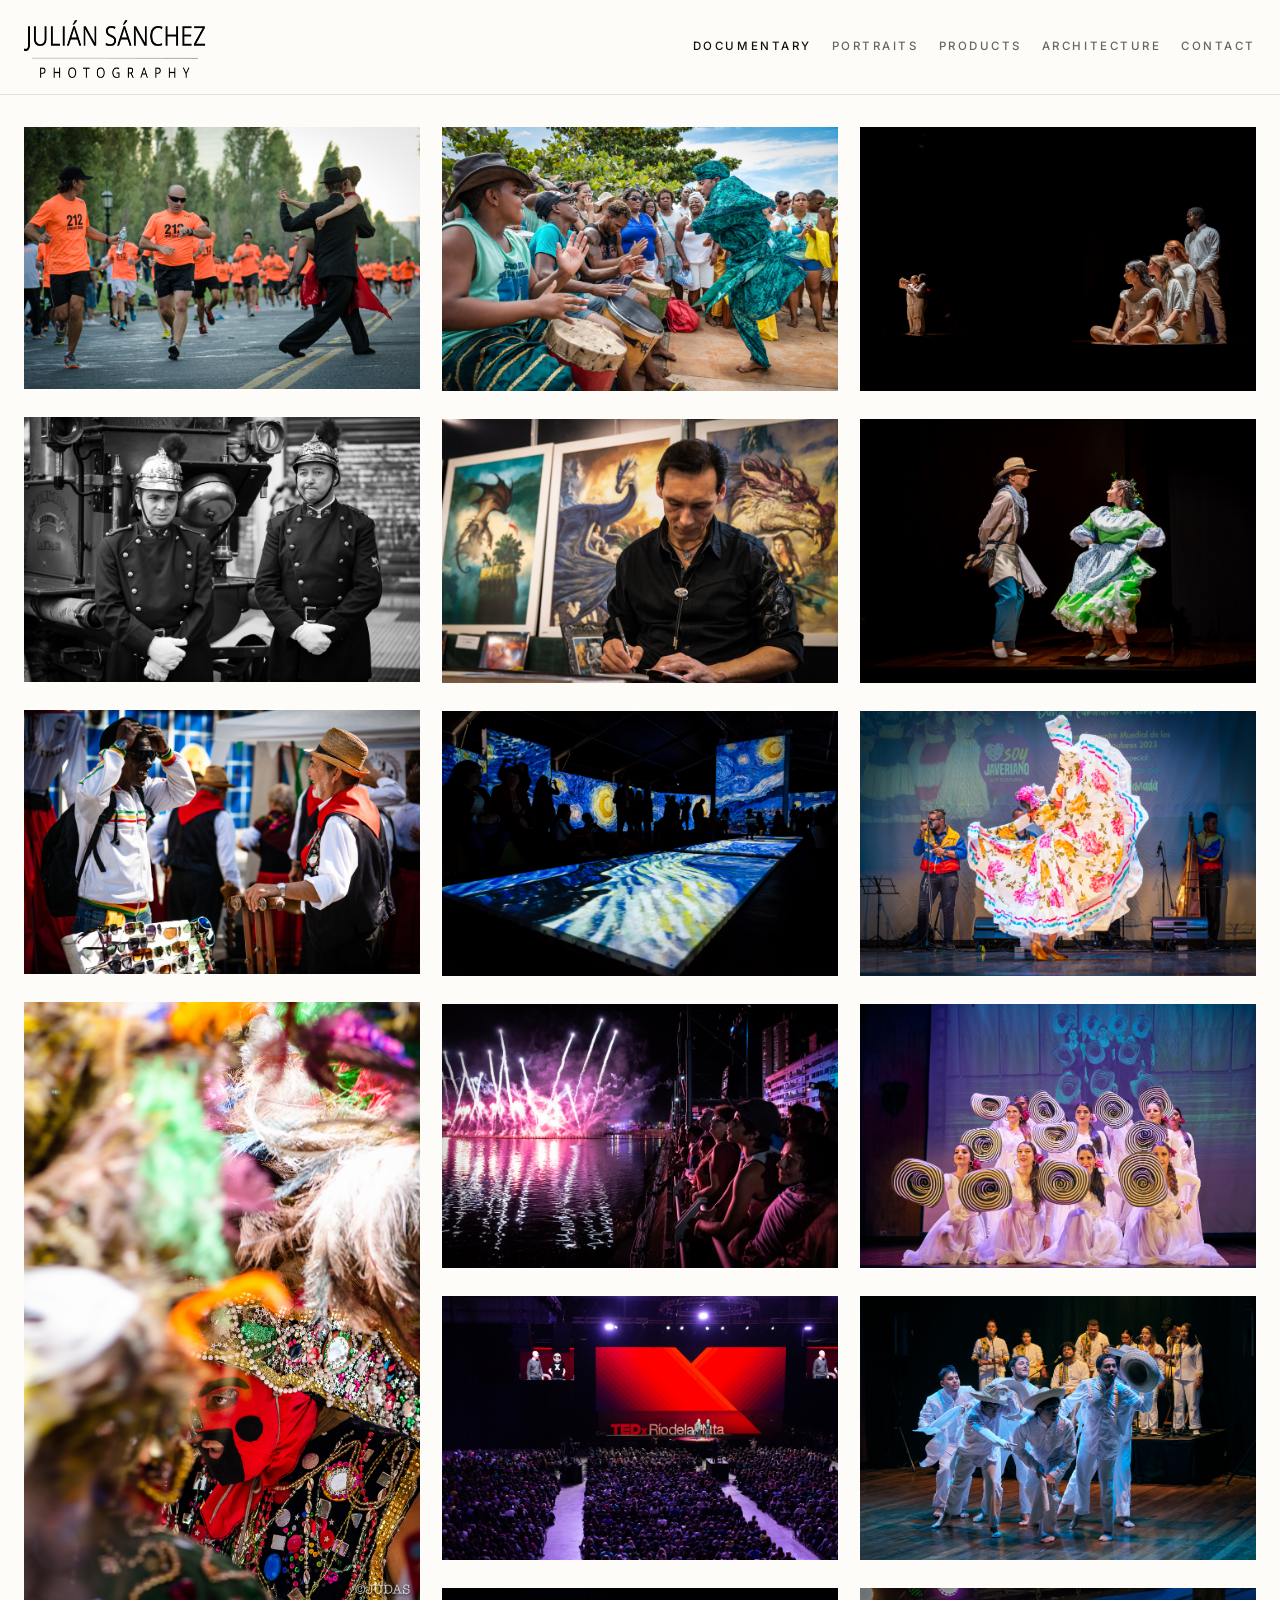
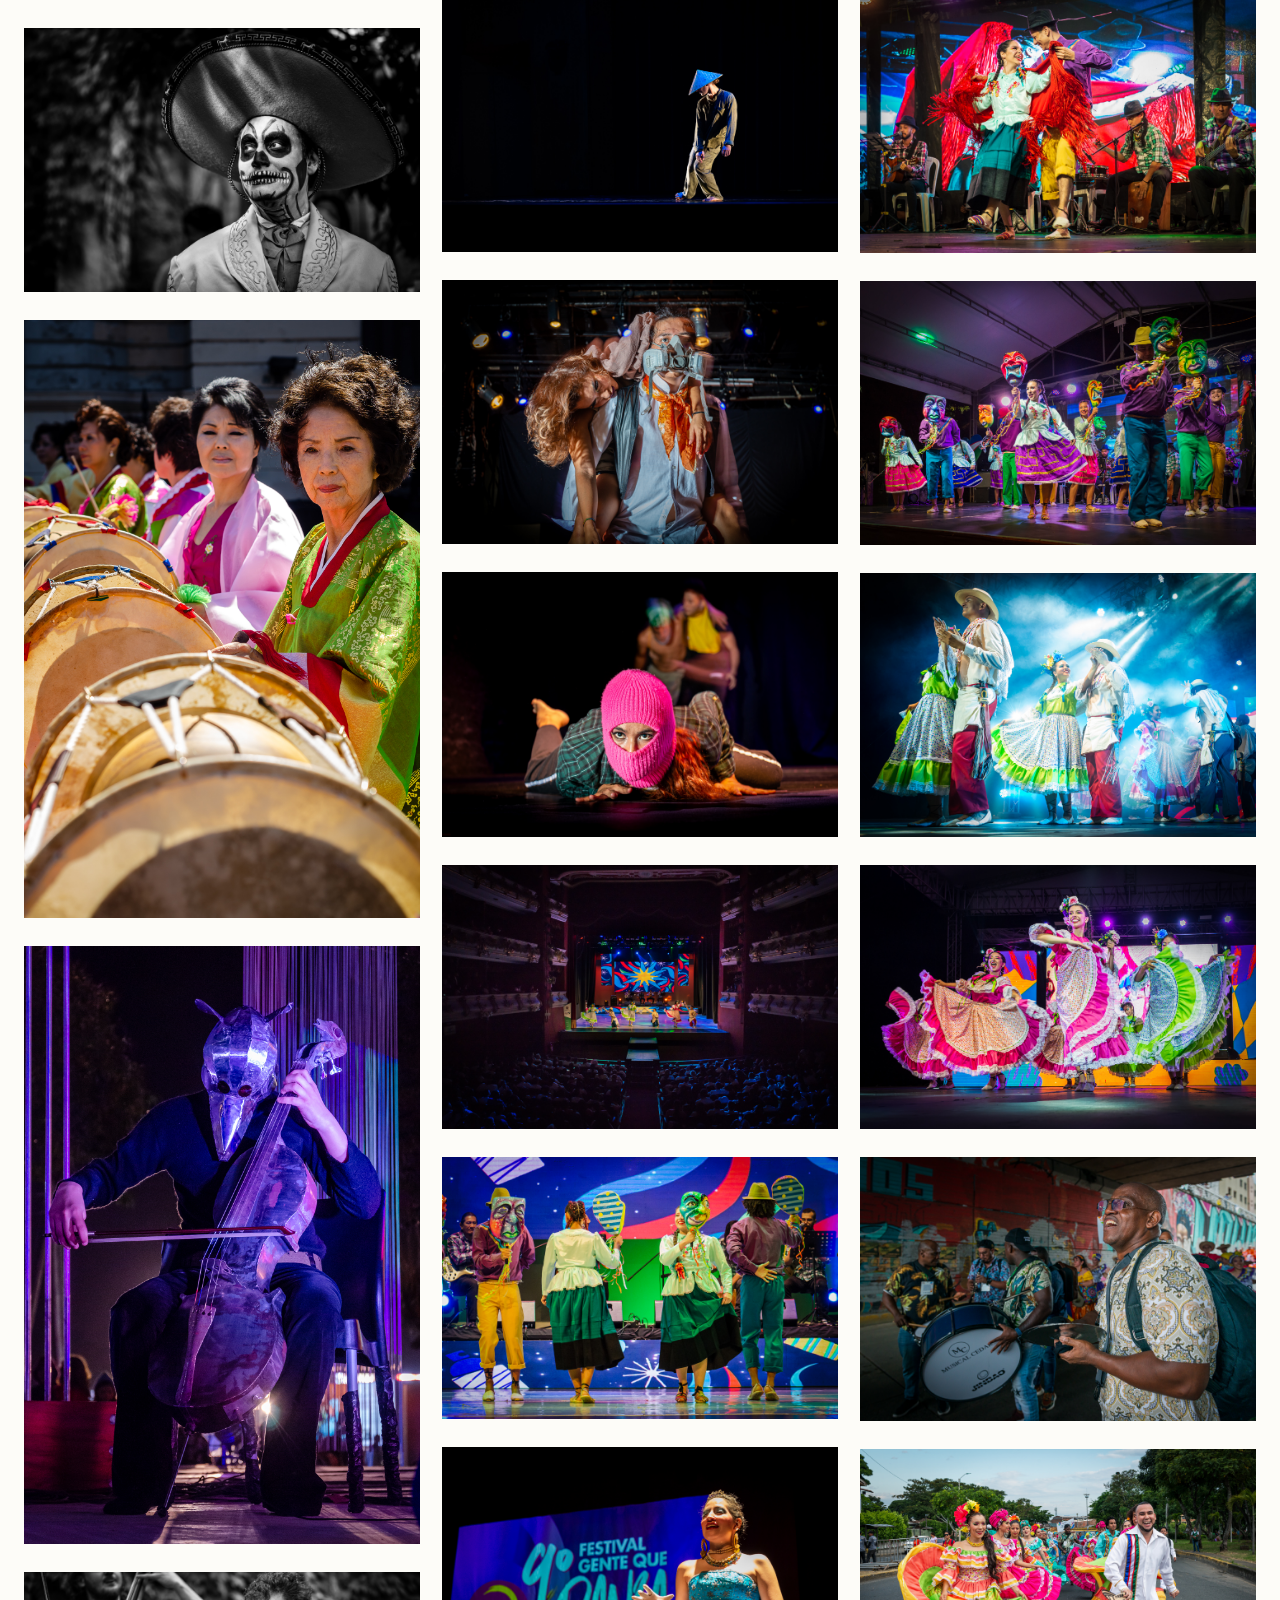
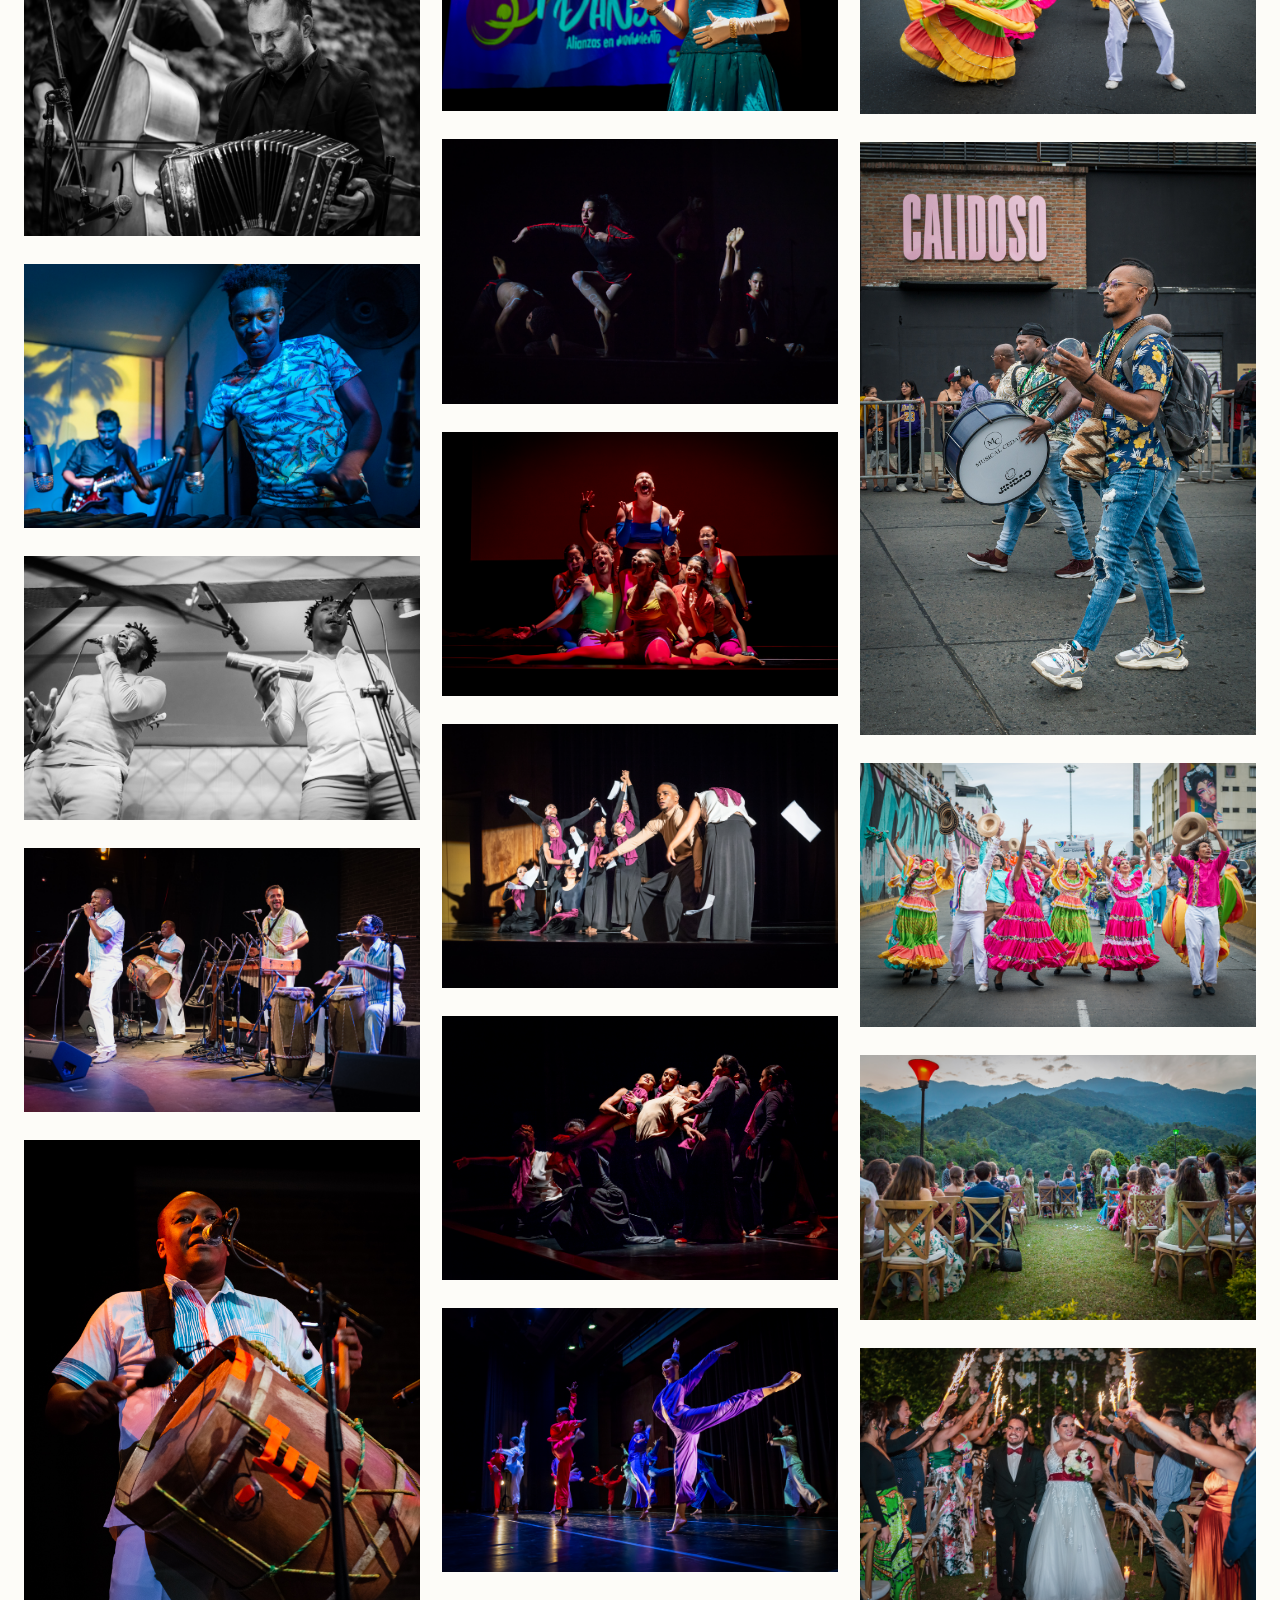
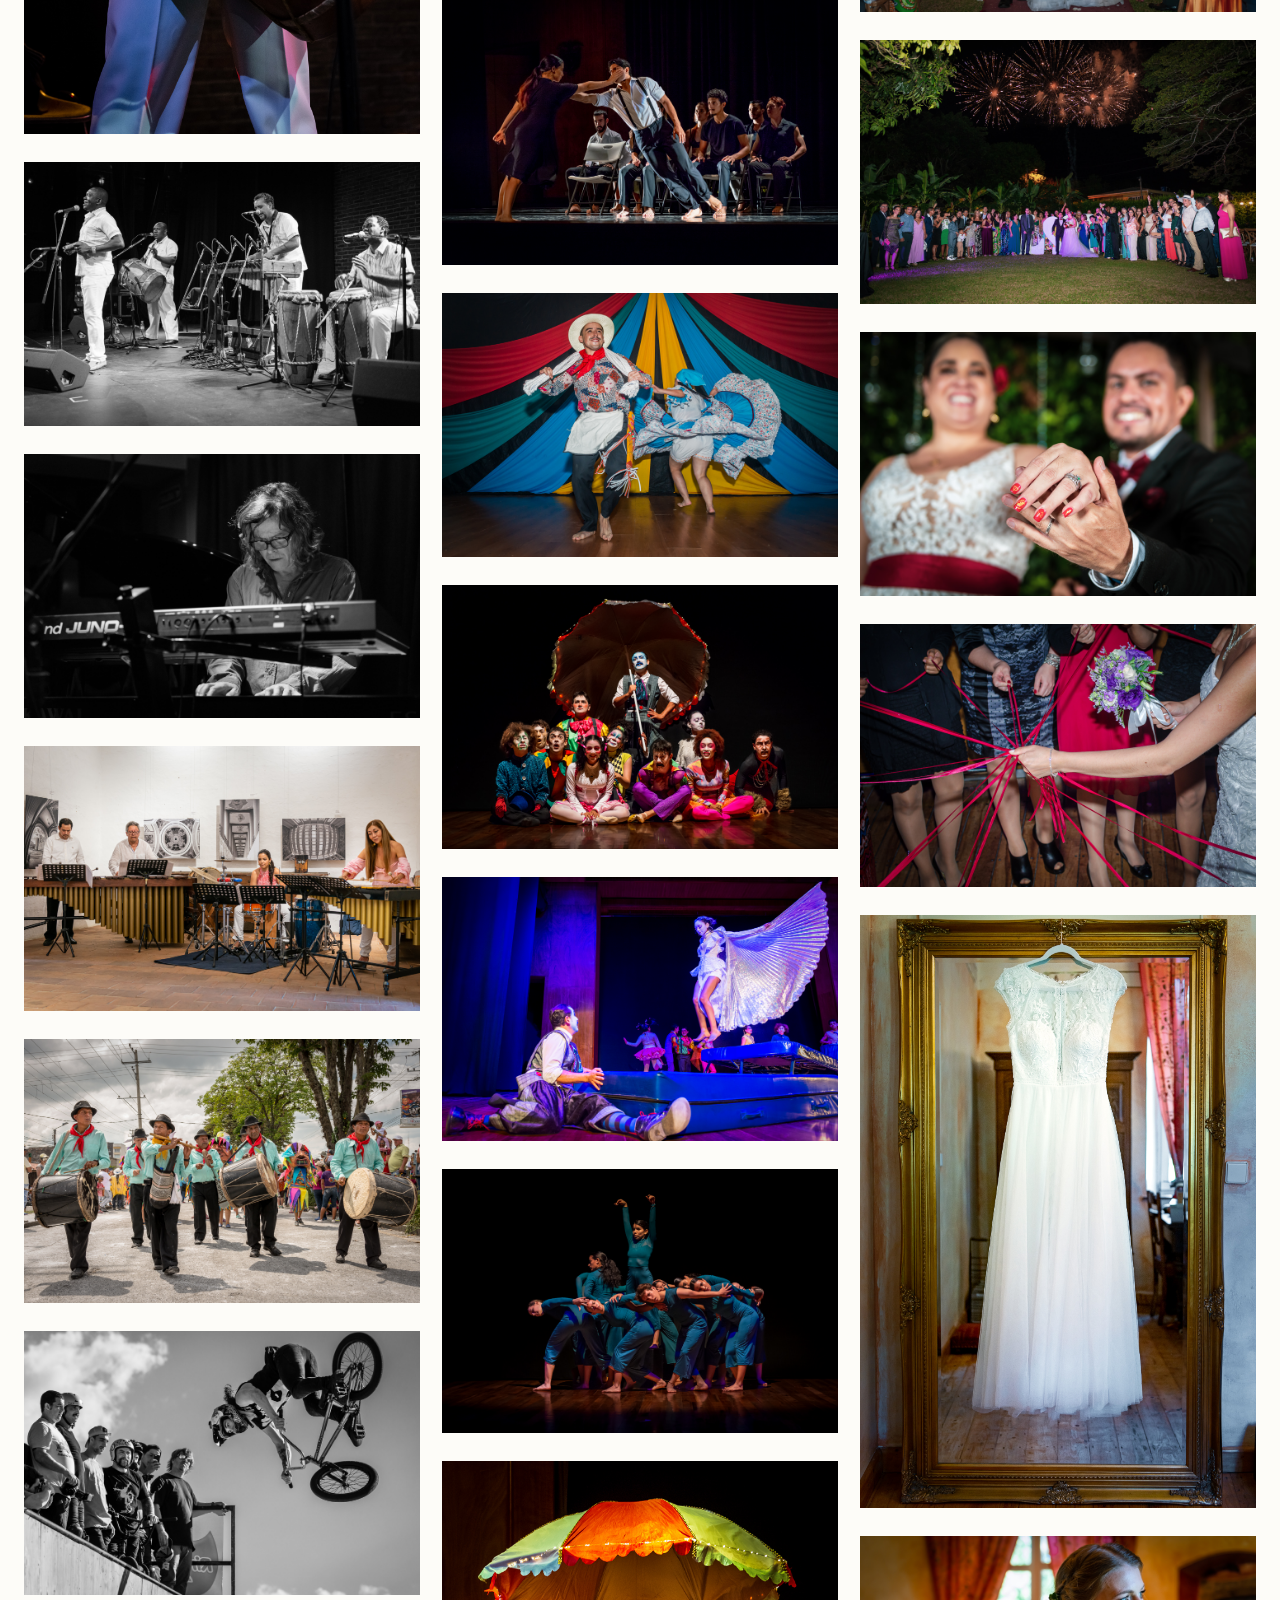
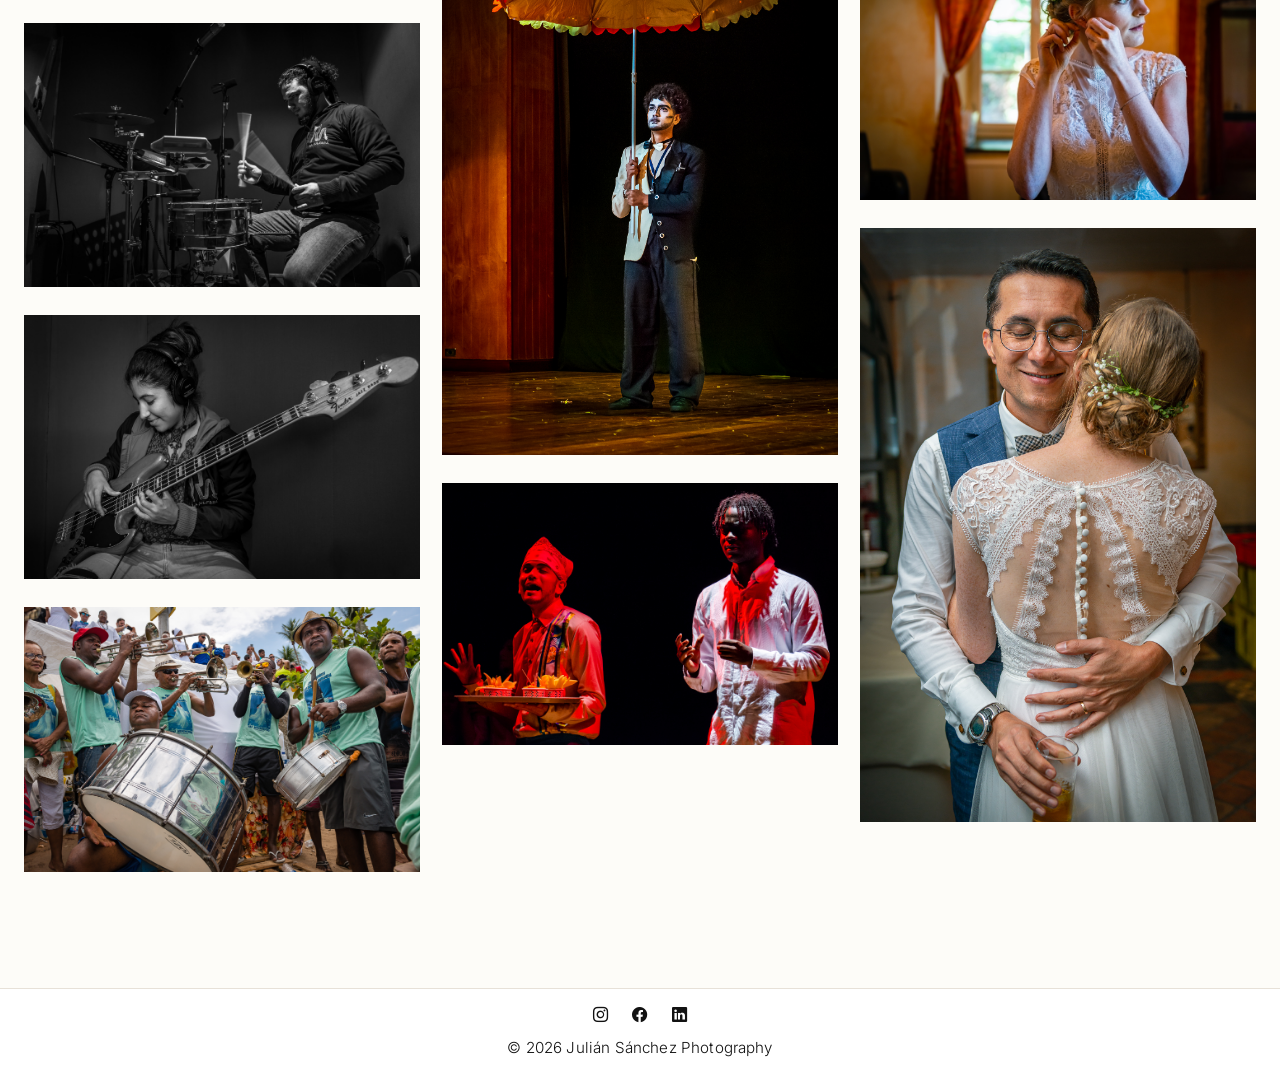
==== commit 51c81788: "Expand documentary gallery with 64 portfolio images" ====
--- a/index.html
+++ b/index.html
@@ -41,6 +41,207 @@
           <a href="assets/img/documentary/julian-sanchez-photography-documentary-06.jpg" class="gallery-item glightbox" data-gallery="documentary">
             <img src="assets/img/documentary/julian-sanchez-photography-documentary-06.jpg" alt="Documentary photograph by Julián Sánchez">
           </a>
+          <a href="assets/img/documentary/julian-sanchez-photography-documentary-07.jpg" class="gallery-item glightbox" data-gallery="documentary">
+            <img src="assets/img/documentary/julian-sanchez-photography-documentary-07.jpg" alt="Documentary photograph by Julián Sánchez">
+          </a>
+          <a href="assets/img/documentary/julian-sanchez-photography-documentary-08.jpg" class="gallery-item glightbox" data-gallery="documentary">
+            <img src="assets/img/documentary/julian-sanchez-photography-documentary-08.jpg" alt="Documentary photograph by Julián Sánchez">
+          </a>
+          <a href="assets/img/documentary/julian-sanchez-photography-documentary-09.jpg" class="gallery-item glightbox" data-gallery="documentary">
+            <img src="assets/img/documentary/julian-sanchez-photography-documentary-09.jpg" alt="Documentary photograph by Julián Sánchez">
+          </a>
+          <a href="assets/img/documentary/julian-sanchez-photography-documentary-10.jpg" class="gallery-item glightbox" data-gallery="documentary">
+            <img src="assets/img/documentary/julian-sanchez-photography-documentary-10.jpg" alt="Documentary photograph by Julián Sánchez">
+          </a>
+          <a href="assets/img/documentary/julian-sanchez-photography-documentary-11.jpg" class="gallery-item glightbox" data-gallery="documentary">
+            <img src="assets/img/documentary/julian-sanchez-photography-documentary-11.jpg" alt="Documentary photograph by Julián Sánchez">
+          </a>
+          <a href="assets/img/documentary/julian-sanchez-photography-documentary-12.jpg" class="gallery-item glightbox" data-gallery="documentary">
+            <img src="assets/img/documentary/julian-sanchez-photography-documentary-12.jpg" alt="Documentary photograph by Julián Sánchez">
+          </a>
+          <a href="assets/img/documentary/julian-sanchez-photography-documentary-13.jpg" class="gallery-item glightbox" data-gallery="documentary">
+            <img src="assets/img/documentary/julian-sanchez-photography-documentary-13.jpg" alt="Documentary photograph by Julián Sánchez">
+          </a>
+          <a href="assets/img/documentary/julian-sanchez-photography-documentary-14.jpg" class="gallery-item glightbox" data-gallery="documentary">
+            <img src="assets/img/documentary/julian-sanchez-photography-documentary-14.jpg" alt="Documentary photograph by Julián Sánchez">
+          </a>
+          <a href="assets/img/documentary/julian-sanchez-photography-documentary-15.jpg" class="gallery-item glightbox" data-gallery="documentary">
+            <img src="assets/img/documentary/julian-sanchez-photography-documentary-15.jpg" alt="Documentary photograph by Julián Sánchez">
+          </a>
+          <a href="assets/img/documentary/julian-sanchez-photography-documentary-16.jpg" class="gallery-item glightbox" data-gallery="documentary">
+            <img src="assets/img/documentary/julian-sanchez-photography-documentary-16.jpg" alt="Documentary photograph by Julián Sánchez">
+          </a>
+          <a href="assets/img/documentary/julian-sanchez-photography-documentary-17.jpg" class="gallery-item glightbox" data-gallery="documentary">
+            <img src="assets/img/documentary/julian-sanchez-photography-documentary-17.jpg" alt="Documentary photograph by Julián Sánchez">
+          </a>
+          <a href="assets/img/documentary/julian-sanchez-photography-documentary-18.jpg" class="gallery-item glightbox" data-gallery="documentary">
+            <img src="assets/img/documentary/julian-sanchez-photography-documentary-18.jpg" alt="Documentary photograph by Julián Sánchez">
+          </a>
+          <a href="assets/img/documentary/julian-sanchez-photography-documentary-19.jpg" class="gallery-item glightbox" data-gallery="documentary">
+            <img src="assets/img/documentary/julian-sanchez-photography-documentary-19.jpg" alt="Documentary photograph by Julián Sánchez">
+          </a>
+          <a href="assets/img/documentary/julian-sanchez-photography-documentary-20.jpg" class="gallery-item glightbox" data-gallery="documentary">
+            <img src="assets/img/documentary/julian-sanchez-photography-documentary-20.jpg" alt="Documentary photograph by Julián Sánchez">
+          </a>
+          <a href="assets/img/documentary/julian-sanchez-photography-documentary-21.jpg" class="gallery-item glightbox" data-gallery="documentary">
+            <img src="assets/img/documentary/julian-sanchez-photography-documentary-21.jpg" alt="Documentary photograph by Julián Sánchez">
+          </a>
+          <a href="assets/img/documentary/julian-sanchez-photography-documentary-22.jpg" class="gallery-item glightbox" data-gallery="documentary">
+            <img src="assets/img/documentary/julian-sanchez-photography-documentary-22.jpg" alt="Documentary photograph by Julián Sánchez">
+          </a>
+          <a href="assets/img/documentary/julian-sanchez-photography-documentary-23.jpg" class="gallery-item glightbox" data-gallery="documentary">
+            <img src="assets/img/documentary/julian-sanchez-photography-documentary-23.jpg" alt="Documentary photograph by Julián Sánchez">
+          </a>
+          <a href="assets/img/documentary/julian-sanchez-photography-documentary-24.jpg" class="gallery-item glightbox" data-gallery="documentary">
+            <img src="assets/img/documentary/julian-sanchez-photography-documentary-24.jpg" alt="Documentary photograph by Julián Sánchez">
+          </a>
+          <a href="assets/img/documentary/julian-sanchez-photography-documentary-25.jpg" class="gallery-item glightbox" data-gallery="documentary">
+            <img src="assets/img/documentary/julian-sanchez-photography-documentary-25.jpg" alt="Documentary photograph by Julián Sánchez">
+          </a>
+          <a href="assets/img/documentary/julian-sanchez-photography-documentary-26.jpg" class="gallery-item glightbox" data-gallery="documentary">
+            <img src="assets/img/documentary/julian-sanchez-photography-documentary-26.jpg" alt="Documentary photograph by Julián Sánchez">
+          </a>
+          <a href="assets/img/documentary/julian-sanchez-photography-documentary-27.jpg" class="gallery-item glightbox" data-gallery="documentary">
+            <img src="assets/img/documentary/julian-sanchez-photography-documentary-27.jpg" alt="Documentary photograph by Julián Sánchez">
+          </a>
+          <a href="assets/img/documentary/julian-sanchez-photography-documentary-28.jpg" class="gallery-item glightbox" data-gallery="documentary">
+            <img src="assets/img/documentary/julian-sanchez-photography-documentary-28.jpg" alt="Documentary photograph by Julián Sánchez">
+          </a>
+          <a href="assets/img/documentary/julian-sanchez-photography-documentary-29.jpg" class="gallery-item glightbox" data-gallery="documentary">
+            <img src="assets/img/documentary/julian-sanchez-photography-documentary-29.jpg" alt="Documentary photograph by Julián Sánchez">
+          </a>
+          <a href="assets/img/documentary/julian-sanchez-photography-documentary-30.jpg" class="gallery-item glightbox" data-gallery="documentary">
+            <img src="assets/img/documentary/julian-sanchez-photography-documentary-30.jpg" alt="Documentary photograph by Julián Sánchez">
+          </a>
+          <a href="assets/img/documentary/julian-sanchez-photography-documentary-31.jpg" class="gallery-item glightbox" data-gallery="documentary">
+            <img src="assets/img/documentary/julian-sanchez-photography-documentary-31.jpg" alt="Documentary photograph by Julián Sánchez">
+          </a>
+          <a href="assets/img/documentary/julian-sanchez-photography-documentary-32.jpg" class="gallery-item glightbox" data-gallery="documentary">
+            <img src="assets/img/documentary/julian-sanchez-photography-documentary-32.jpg" alt="Documentary photograph by Julián Sánchez">
+          </a>
+          <a href="assets/img/documentary/julian-sanchez-photography-documentary-33.jpg" class="gallery-item glightbox" data-gallery="documentary">
+            <img src="assets/img/documentary/julian-sanchez-photography-documentary-33.jpg" alt="Documentary photograph by Julián Sánchez">
+          </a>
+          <a href="assets/img/documentary/julian-sanchez-photography-documentary-34.jpg" class="gallery-item glightbox" data-gallery="documentary">
+            <img src="assets/img/documentary/julian-sanchez-photography-documentary-34.jpg" alt="Documentary photograph by Julián Sánchez">
+          </a>
+          <a href="assets/img/documentary/julian-sanchez-photography-documentary-35.jpg" class="gallery-item glightbox" data-gallery="documentary">
+            <img src="assets/img/documentary/julian-sanchez-photography-documentary-35.jpg" alt="Documentary photograph by Julián Sánchez">
+          </a>
+          <a href="assets/img/documentary/julian-sanchez-photography-documentary-36.jpg" class="gallery-item glightbox" data-gallery="documentary">
+            <img src="assets/img/documentary/julian-sanchez-photography-documentary-36.jpg" alt="Documentary photograph by Julián Sánchez">
+          </a>
+          <a href="assets/img/documentary/julian-sanchez-photography-documentary-37.jpg" class="gallery-item glightbox" data-gallery="documentary">
+            <img src="assets/img/documentary/julian-sanchez-photography-documentary-37.jpg" alt="Documentary photograph by Julián Sánchez">
+          </a>
+
+          <a href="assets/img/documentary/julian-sanchez-photography-documentary-38.jpg" class="gallery-item glightbox" data-gallery="documentary">
+            <img src="assets/img/documentary/julian-sanchez-photography-documentary-38.jpg" alt="Documentary photograph by Julián Sánchez">
+          </a>
+
+          <a href="assets/img/documentary/julian-sanchez-photography-documentary-39.jpg" class="gallery-item glightbox" data-gallery="documentary">
+            <img src="assets/img/documentary/julian-sanchez-photography-documentary-39.jpg" alt="Documentary photograph by Julián Sánchez">
+          </a>
+
+          <a href="assets/img/documentary/julian-sanchez-photography-documentary-40.jpg" class="gallery-item glightbox" data-gallery="documentary">
+            <img src="assets/img/documentary/julian-sanchez-photography-documentary-40.jpg" alt="Documentary photograph by Julián Sánchez">
+          </a>
+
+          <a href="assets/img/documentary/julian-sanchez-photography-documentary-41.jpg" class="gallery-item glightbox" data-gallery="documentary">
+            <img src="assets/img/documentary/julian-sanchez-photography-documentary-41.jpg" alt="Documentary photograph by Julián Sánchez">
+          </a>
+
+          <a href="assets/img/documentary/julian-sanchez-photography-documentary-42.jpg" class="gallery-item glightbox" data-gallery="documentary">
+            <img src="assets/img/documentary/julian-sanchez-photography-documentary-42.jpg" alt="Documentary photograph by Julián Sánchez">
+          </a>
+
+          <a href="assets/img/documentary/julian-sanchez-photography-documentary-43.jpg" class="gallery-item glightbox" data-gallery="documentary">
+            <img src="assets/img/documentary/julian-sanchez-photography-documentary-43.jpg" alt="Documentary photograph by Julián Sánchez">
+          </a>
+
+          <a href="assets/img/documentary/julian-sanchez-photography-documentary-44.jpg" class="gallery-item glightbox" data-gallery="documentary">
+            <img src="assets/img/documentary/julian-sanchez-photography-documentary-44.jpg" alt="Documentary photograph by Julián Sánchez">
+          </a>
+
+          <a href="assets/img/documentary/julian-sanchez-photography-documentary-45.jpg" class="gallery-item glightbox" data-gallery="documentary">
+            <img src="assets/img/documentary/julian-sanchez-photography-documentary-45.jpg" alt="Documentary photograph by Julián Sánchez">
+          </a>
+
+          <a href="assets/img/documentary/julian-sanchez-photography-documentary-46.jpg" class="gallery-item glightbox" data-gallery="documentary">
+            <img src="assets/img/documentary/julian-sanchez-photography-documentary-46.jpg" alt="Documentary photograph by Julián Sánchez">
+          </a>
+
+          <a href="assets/img/documentary/julian-sanchez-photography-documentary-47.jpg" class="gallery-item glightbox" data-gallery="documentary">
+            <img src="assets/img/documentary/julian-sanchez-photography-documentary-47.jpg" alt="Documentary photograph by Julián Sánchez">
+          </a>
+
+          <a href="assets/img/documentary/julian-sanchez-photography-documentary-48.jpg" class="gallery-item glightbox" data-gallery="documentary">
+            <img src="assets/img/documentary/julian-sanchez-photography-documentary-48.jpg" alt="Documentary photograph by Julián Sánchez">
+          </a>
+
+          <a href="assets/img/documentary/julian-sanchez-photography-documentary-49.jpg" class="gallery-item glightbox" data-gallery="documentary">
+            <img src="assets/img/documentary/julian-sanchez-photography-documentary-49.jpg" alt="Documentary photograph by Julián Sánchez">
+          </a>
+
+          <a href="assets/img/documentary/julian-sanchez-photography-documentary-50.jpg" class="gallery-item glightbox" data-gallery="documentary">
+            <img src="assets/img/documentary/julian-sanchez-photography-documentary-50.jpg" alt="Documentary photograph by Julián Sánchez">
+          </a>
+
+          <a href="assets/img/documentary/julian-sanchez-photography-documentary-51.jpg" class="gallery-item glightbox" data-gallery="documentary">
+            <img src="assets/img/documentary/julian-sanchez-photography-documentary-51.jpg" alt="Documentary photograph by Julián Sánchez">
+          </a>
+
+          <a href="assets/img/documentary/julian-sanchez-photography-documentary-52.jpg" class="gallery-item glightbox" data-gallery="documentary">
+            <img src="assets/img/documentary/julian-sanchez-photography-documentary-52.jpg" alt="Documentary photograph by Julián Sánchez">
+          </a>
+
+          <a href="assets/img/documentary/julian-sanchez-photography-documentary-53.jpg" class="gallery-item glightbox" data-gallery="documentary">
+            <img src="assets/img/documentary/julian-sanchez-photography-documentary-53.jpg" alt="Documentary photograph by Julián Sánchez">
+          </a>
+
+          <a href="assets/img/documentary/julian-sanchez-photography-documentary-54.jpg" class="gallery-item glightbox" data-gallery="documentary">
+            <img src="assets/img/documentary/julian-sanchez-photography-documentary-54.jpg" alt="Documentary photograph by Julián Sánchez">
+          </a>
+
+          <a href="assets/img/documentary/julian-sanchez-photography-documentary-55.jpg" class="gallery-item glightbox" data-gallery="documentary">
+            <img src="assets/img/documentary/julian-sanchez-photography-documentary-55.jpg" alt="Documentary photograph by Julián Sánchez">
+          </a>
+
+          <a href="assets/img/documentary/julian-sanchez-photography-documentary-56.jpg" class="gallery-item glightbox" data-gallery="documentary">
+            <img src="assets/img/documentary/julian-sanchez-photography-documentary-56.jpg" alt="Documentary photograph by Julián Sánchez">
+          </a>
+
+          <a href="assets/img/documentary/julian-sanchez-photography-documentary-57.jpg" class="gallery-item glightbox" data-gallery="documentary">
+            <img src="assets/img/documentary/julian-sanchez-photography-documentary-57.jpg" alt="Documentary photograph by Julián Sánchez">
+          </a>
+
+          <a href="assets/img/documentary/julian-sanchez-photography-documentary-58.jpg" class="gallery-item glightbox" data-gallery="documentary">
+            <img src="assets/img/documentary/julian-sanchez-photography-documentary-58.jpg" alt="Documentary photograph by Julián Sánchez">
+          </a>
+
+          <a href="assets/img/documentary/julian-sanchez-photography-documentary-59.jpg" class="gallery-item glightbox" data-gallery="documentary">
+            <img src="assets/img/documentary/julian-sanchez-photography-documentary-59.jpg" alt="Documentary photograph by Julián Sánchez">
+          </a>
+
+          <a href="assets/img/documentary/julian-sanchez-photography-documentary-60.jpg" class="gallery-item glightbox" data-gallery="documentary">
+            <img src="assets/img/documentary/julian-sanchez-photography-documentary-60.jpg" alt="Documentary photograph by Julián Sánchez">
+          </a>
+
+          <a href="assets/img/documentary/julian-sanchez-photography-documentary-61.jpg" class="gallery-item glightbox" data-gallery="documentary">
+            <img src="assets/img/documentary/julian-sanchez-photography-documentary-61.jpg" alt="Documentary photograph by Julián Sánchez">
+          </a>
+
+          <a href="assets/img/documentary/julian-sanchez-photography-documentary-62.jpg" class="gallery-item glightbox" data-gallery="documentary">
+            <img src="assets/img/documentary/julian-sanchez-photography-documentary-62.jpg" alt="Documentary photograph by Julián Sánchez">
+          </a>
+
+          <a href="assets/img/documentary/julian-sanchez-photography-documentary-63.jpg" class="gallery-item glightbox" data-gallery="documentary">
+            <img src="assets/img/documentary/julian-sanchez-photography-documentary-63.jpg" alt="Documentary photograph by Julián Sánchez">
+          </a>
+
+          <a href="assets/img/documentary/julian-sanchez-photography-documentary-64.jpg" class="gallery-item glightbox" data-gallery="documentary">
+            <img src="assets/img/documentary/julian-sanchez-photography-documentary-64.jpg" alt="Documentary photograph by Julián Sánchez">
+          </a>
         </div>
       </div>
     </section>
--- a/assets/css/main.css
+++ b/assets/css/main.css
@@ -69,7 +69,7 @@
 }
 
 .logo img {
-  height: 56px;
+  height: 62px;
   width: auto;
 }
 
@@ -186,26 +186,39 @@
 }
 
 .contact-shell {
-  max-width: 460px;
+  max-width: 540px;
   width: 100%;
   text-align: center;
 }
 
-.contact-logo img {
-  height: 54px;
-  margin: 0 auto 24px;
+.contact-logo {
+  display: block;
+  width: 240px;
+  max-width: 70%;
+  height: auto;
+  margin: 0 auto 36px;
+}
+
+.contact-intro {
+  max-width: 520px;
+  margin: 0 auto 42px;
+  line-height: 1.7;
 }
 
 .contact-links {
   display: flex;
   flex-direction: column;
-  gap: 10px;
+  gap: 14px;
 }
 
 .contact-links a {
   color: var(--text);
   font-size: 1rem;
-  padding: 6px 0;
+  padding: 4px 0;
+}
+
+.contact-links a:first-child {
+  font-weight: 400;
 }
 
 .contact-links a:hover {
@@ -279,7 +292,7 @@
     padding-right: 16px;
   }
   .header-inner {
-    min-height: 64px;
+    min-height: 70px;
   }
   .site-nav {
     gap: 10px 14px;
